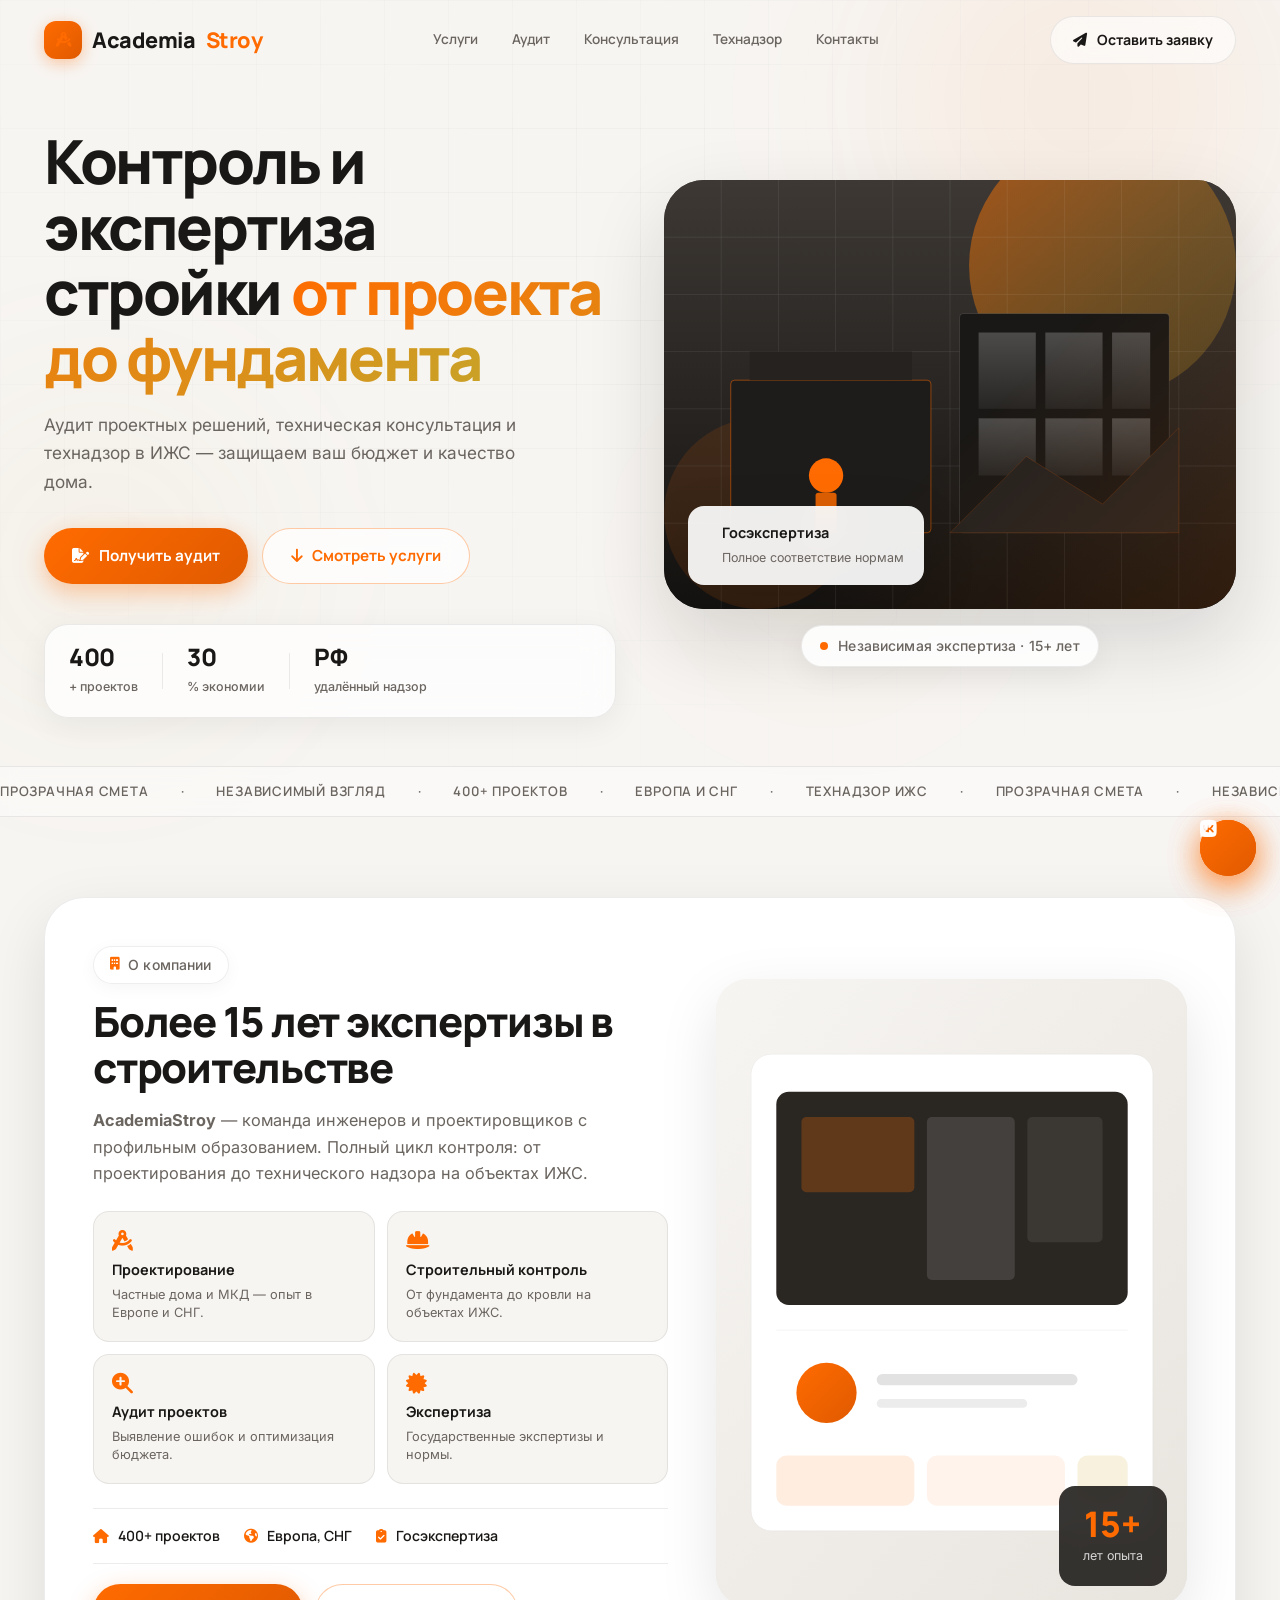
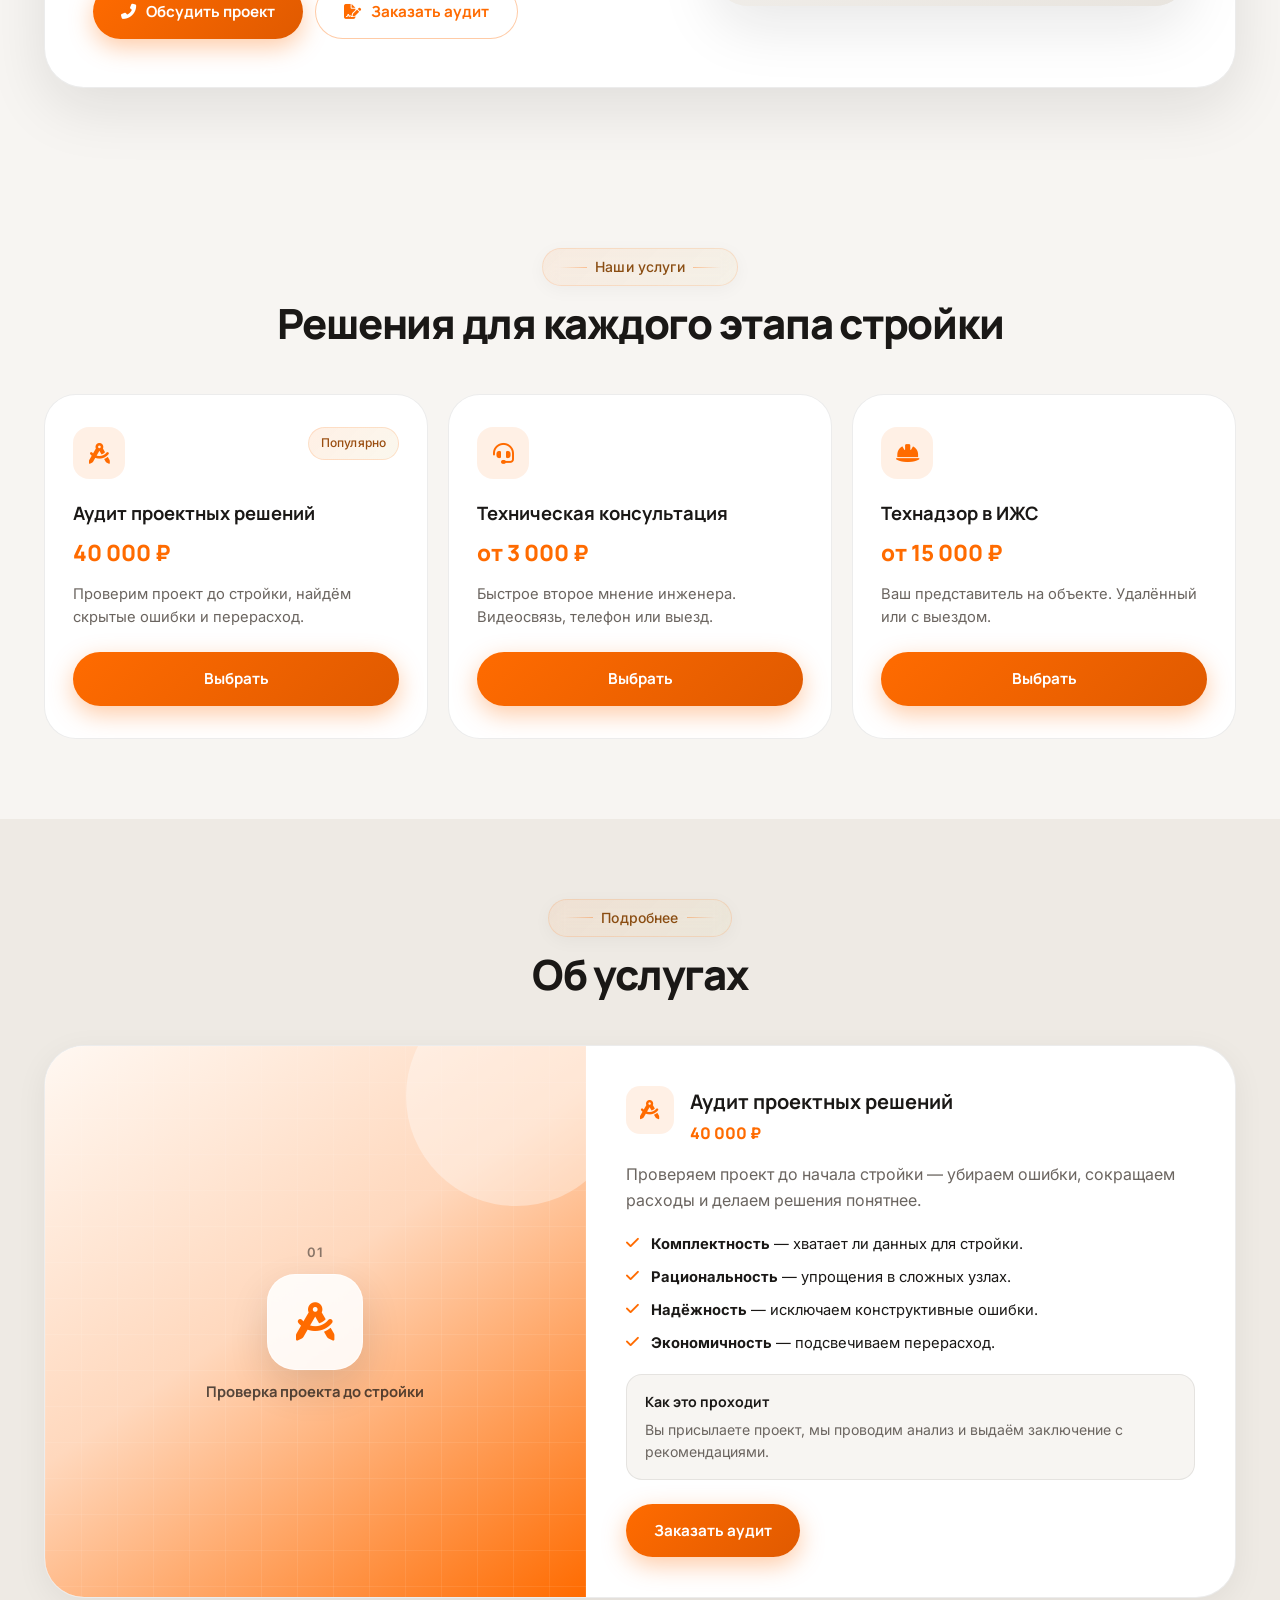
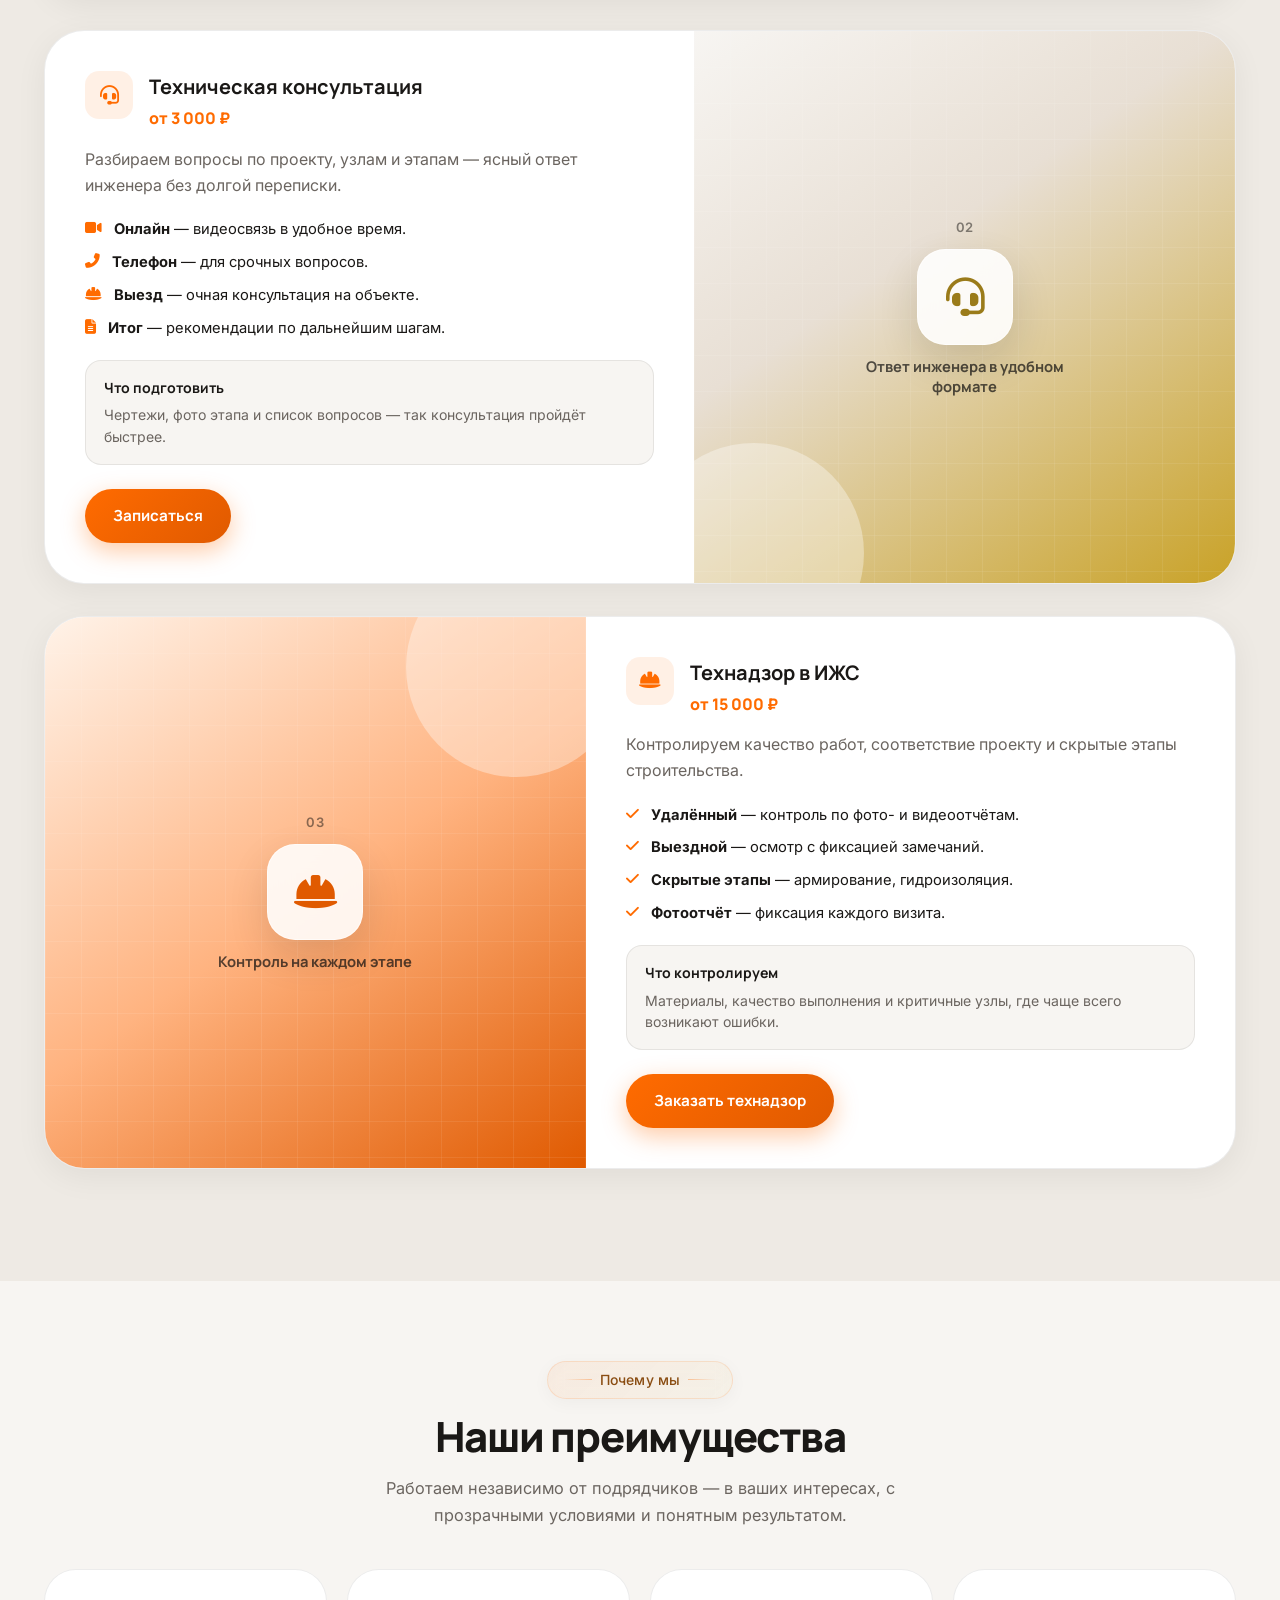
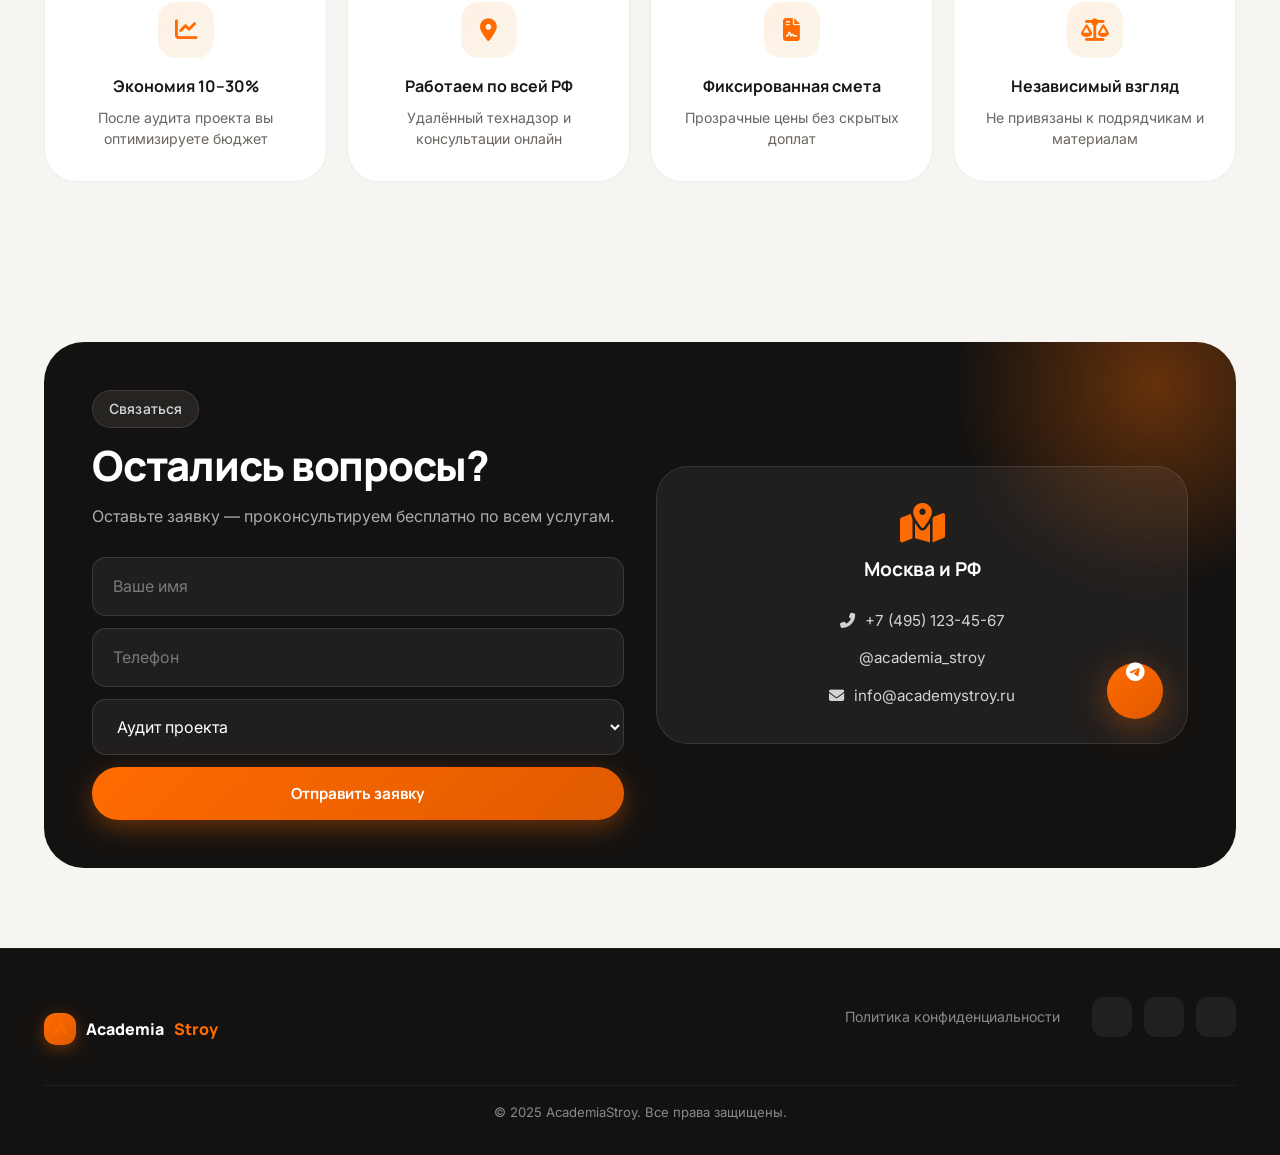
==== Premium/index.html @ 3d3b9d6c "Update site to latest version with mobile fixes and Premium edition." ====
<!DOCTYPE html>
<html lang="ru">
<head>
  <meta charset="UTF-8" />
  <meta name="viewport" content="width=device-width, initial-scale=1.0, viewport-fit=cover" />
  <title>AcademiaStroy — Экспертиза и контроль строительства</title>
  <meta name="description" content="Премиальный аудит проектов, техническая консультация и технадзор в ИЖС. Независимая экспертиза вашего дома." />
  <link rel="preconnect" href="https://fonts.googleapis.com">
  <link rel="preconnect" href="https://fonts.gstatic.com" crossorigin>
  <link href="https://fonts.googleapis.com/css2?family=Inter:wght@300;400;500;600&family=Manrope:wght@500;600;700;800&display=swap" rel="stylesheet">
  <link rel="stylesheet" href="https://cdnjs.cloudflare.com/ajax/libs/font-awesome/6.5.1/css/all.min.css">
  <link rel="stylesheet" href="style.css">
</head>
<body>

<div class="ambient" aria-hidden="true">
  <div class="orb orb-1"></div>
  <div class="orb orb-2"></div>
  <div class="orb orb-3"></div>
  <div class="grid-overlay"></div>
</div>

<header class="site-header" id="siteHeader">
  <div class="container header-inner">
    <a href="#" class="logo">
      <span class="logo-mark"><i class="fas fa-compass-drafting"></i></span>
      Academia<span>Stroy</span>
    </a>
    <nav class="nav" aria-label="Основная навигация">
      <a href="#services" class="nav-link">Услуги</a>
      <a href="#audit" class="nav-link">Аудит</a>
      <a href="#consult" class="nav-link">Консультация</a>
      <a href="#nadzor" class="nav-link">Технадзор</a>
      <a href="#contacts" class="nav-link">Контакты</a>
    </nav>
    <div class="header-actions">
      <button class="btn btn-glass callback-open" data-service="Консультация">
        <i class="fas fa-paper-plane"></i> Оставить заявку
      </button>
    </div>
  </div>
</header>

<main>
  <section class="hero">
    <div class="container hero-layout">
      <div class="hero-copy reveal">
        <h1 class="hero-title">
          Контроль и экспертиза стройки
          <em>от проекта до фундамента</em>
        </h1>
        <p class="hero-lead">Аудит проектных решений, техническая консультация и технадзор в ИЖС — защищаем ваш бюджет и качество дома.</p>
        <div class="hero-actions">
          <button class="btn btn-primary callback-open" data-service="Аудит проекта">
            <i class="fas fa-file-signature"></i> Получить аудит
          </button>
          <a href="#services" class="btn btn-outline">
            <i class="fas fa-arrow-down"></i> Смотреть услуги
          </a>
        </div>
        <div class="hero-metrics">
          <div class="metric">
            <strong data-count="400">0</strong><span>+ проектов</span>
          </div>
          <div class="metric-divider"></div>
          <div class="metric">
            <strong data-count="30">0</strong><span>% экономии</span>
          </div>
          <div class="metric-divider"></div>
          <div class="metric">
            <strong>РФ</strong><span>удалённый надзор</span>
          </div>
        </div>
      </div>
      <div class="hero-visual reveal reveal-delay">
        <div class="hero-frame">
          <img src="./images/hero.svg" alt="" aria-hidden="true">
          <div class="hero-frame-glow"></div>
          <div class="hero-float-card">
            <i class="fas fa-shield-check"></i>
            <div>
              <strong>Госэкспертиза</strong>
              <span>Полное соответствие нормам</span>
            </div>
          </div>
        </div>
        <div class="eyebrow hero-eyebrow-below"><span class="pulse-dot"></span> Независимая экспертиза · 15+ лет</div>
      </div>
    </div>
    <div class="marquee" aria-hidden="true">
      <div class="marquee-track">
        <span>Прозрачная смета</span><span>·</span>
        <span>Независимый взгляд</span><span>·</span>
        <span>400+ проектов</span><span>·</span>
        <span>Европа и СНГ</span><span>·</span>
        <span>Технадзор ИЖС</span><span>·</span>
        <span>Прозрачная смета</span><span>·</span>
        <span>Независимый взгляд</span><span>·</span>
        <span>400+ проектов</span><span>·</span>
        <span>Европа и СНГ</span><span>·</span>
        <span>Технадзор ИЖС</span><span>·</span>
      </div>
    </div>
  </section>

  <section class="section" id="about">
    <div class="container">
      <div class="about-panel reveal">
        <div class="about-main">
          <span class="section-eyebrow"><i class="fas fa-building"></i> О компании</span>
          <h2 class="section-heading">Более 15 лет экспертизы в строительстве</h2>
          <p class="section-text"><strong>AcademiaStroy</strong> — команда инженеров и проектировщиков с профильным образованием. Полный цикл контроля: от проектирования до технического надзора на объектах ИЖС.</p>
          <div class="about-features">
            <article class="about-tile">
              <i class="fas fa-drafting-compass"></i>
              <h4>Проектирование</h4>
              <p>Частные дома и МКД — опыт в Европе и СНГ.</p>
            </article>
            <article class="about-tile">
              <i class="fas fa-hard-hat"></i>
              <h4>Строительный контроль</h4>
              <p>От фундамента до кровли на объектах ИЖС.</p>
            </article>
            <article class="about-tile">
              <i class="fas fa-search-plus"></i>
              <h4>Аудит проектов</h4>
              <p>Выявление ошибок и оптимизация бюджета.</p>
            </article>
            <article class="about-tile">
              <i class="fas fa-certificate"></i>
              <h4>Экспертиза</h4>
              <p>Государственные экспертизы и нормы.</p>
            </article>
          </div>
          <div class="about-stats-bar">
            <span><i class="fas fa-home"></i> 400+ проектов</span>
            <span><i class="fas fa-globe-americas"></i> Европа, СНГ</span>
            <span><i class="fas fa-clipboard-check"></i> Госэкспертиза</span>
          </div>
          <div class="about-cta">
            <button class="btn btn-primary callback-open" data-service="Консультация"><i class="fas fa-phone-alt"></i> Обсудить проект</button>
            <button class="btn btn-outline callback-open" data-service="Аудит проекта"><i class="fas fa-file-signature"></i> Заказать аудит</button>
          </div>
        </div>
        <div class="about-visual">
          <img src="./images/about.svg" alt="Инженер на стройке" loading="lazy">
          <div class="about-visual-badge">
            <span class="big">15+</span>
            <span>лет опыта</span>
          </div>
        </div>
      </div>
    </div>
  </section>

  <section class="section" id="services">
    <div class="container">
      <div class="section-intro reveal">
        <span class="section-eyebrow">Наши услуги</span>
        <h2 class="section-heading">Решения для каждого этапа стройки</h2>
      </div>
      <div class="services-grid">
        <article class="service-card reveal">
          <div class="service-card-top">
            <div class="service-icon"><i class="fas fa-drafting-compass"></i></div>
            <span class="service-tag">Популярно</span>
          </div>
          <h3>Аудит проектных решений</h3>
          <div class="service-price">40 000 ₽</div>
          <p>Проверим проект до стройки, найдём скрытые ошибки и перерасход.</p>
          <button class="btn btn-primary callback-open" data-service="Аудит проекта">Выбрать</button>
        </article>
        <article class="service-card reveal reveal-delay">
          <div class="service-card-top">
            <div class="service-icon"><i class="fas fa-headset"></i></div>
          </div>
          <h3>Техническая консультация</h3>
          <div class="service-price">от 3 000 ₽</div>
          <p>Быстрое второе мнение инженера. Видеосвязь, телефон или выезд.</p>
          <button class="btn btn-primary callback-open" data-service="Консультация">Выбрать</button>
        </article>
        <article class="service-card reveal reveal-delay-2">
          <div class="service-card-top">
            <div class="service-icon"><i class="fas fa-hard-hat"></i></div>
          </div>
          <h3>Технадзор в ИЖС</h3>
          <div class="service-price">от 15 000 ₽</div>
          <p>Ваш представитель на объекте. Удалённый или с выездом.</p>
          <button class="btn btn-primary callback-open" data-service="Технадзор">Выбрать</button>
        </article>
      </div>
    </div>
  </section>

  <section class="section section-alt" id="services-detail">
    <div class="container">
      <div class="section-intro reveal">
        <span class="section-eyebrow">Подробнее</span>
        <h2 class="section-heading">Об услугах</h2>
      </div>

      <article class="detail-card reveal" id="audit">
        <div class="detail-visual detail-visual--audit">
          <div class="detail-visual-deco"></div>
          <div class="detail-visual-content">
            <span class="detail-visual-num">01</span>
            <div class="detail-visual-icon-lg"><i class="fas fa-drafting-compass"></i></div>
            <p class="detail-visual-caption">Проверка проекта до стройки</p>
          </div>
        </div>
        <div class="detail-body">
          <div class="detail-head">
            <div class="detail-icon"><i class="fas fa-drafting-compass"></i></div>
            <div>
              <h3>Аудит проектных решений</h3>
              <span class="detail-price">40 000 ₽</span>
            </div>
          </div>
          <p class="detail-lead">Проверяем проект до начала стройки — убираем ошибки, сокращаем расходы и делаем решения понятнее.</p>
          <ul class="detail-list">
            <li><i class="fas fa-check"></i><span><strong>Комплектность</strong> — хватает ли данных для стройки.</span></li>
            <li><i class="fas fa-check"></i><span><strong>Рациональность</strong> — упрощения в сложных узлах.</span></li>
            <li><i class="fas fa-check"></i><span><strong>Надёжность</strong> — исключаем конструктивные ошибки.</span></li>
            <li><i class="fas fa-check"></i><span><strong>Экономичность</strong> — подсвечиваем перерасход.</span></li>
          </ul>
          <div class="detail-note">
            <strong>Как это проходит</strong>
            <p>Вы присылаете проект, мы проводим анализ и выдаём заключение с рекомендациями.</p>
          </div>
          <button class="btn btn-primary callback-open" data-service="Аудит проекта">Заказать аудит</button>
        </div>
      </article>

      <article class="detail-card detail-card-reverse reveal" id="consult">
        <div class="detail-visual detail-visual--consult">
          <div class="detail-visual-deco"></div>
          <div class="detail-visual-content">
            <span class="detail-visual-num">02</span>
            <div class="detail-visual-icon-lg"><i class="fas fa-headset"></i></div>
            <p class="detail-visual-caption">Ответ инженера в удобном формате</p>
          </div>
        </div>
        <div class="detail-body">
          <div class="detail-head">
            <div class="detail-icon"><i class="fas fa-headset"></i></div>
            <div>
              <h3>Техническая консультация</h3>
              <span class="detail-price">от 3 000 ₽</span>
            </div>
          </div>
          <p class="detail-lead">Разбираем вопросы по проекту, узлам и этапам — ясный ответ инженера без долгой переписки.</p>
          <ul class="detail-list">
            <li><i class="fas fa-video"></i><span><strong>Онлайн</strong> — видеосвязь в удобное время.</span></li>
            <li><i class="fas fa-phone-alt"></i><span><strong>Телефон</strong> — для срочных вопросов.</span></li>
            <li><i class="fas fa-hard-hat"></i><span><strong>Выезд</strong> — очная консультация на объекте.</span></li>
            <li><i class="fas fa-file-alt"></i><span><strong>Итог</strong> — рекомендации по дальнейшим шагам.</span></li>
          </ul>
          <div class="detail-note">
            <strong>Что подготовить</strong>
            <p>Чертежи, фото этапа и список вопросов — так консультация пройдёт быстрее.</p>
          </div>
          <button class="btn btn-primary callback-open" data-service="Консультация">Записаться</button>
        </div>
      </article>

      <article class="detail-card reveal" id="nadzor">
        <div class="detail-visual detail-visual--nadzor">
          <div class="detail-visual-deco"></div>
          <div class="detail-visual-content">
            <span class="detail-visual-num">03</span>
            <div class="detail-visual-icon-lg"><i class="fas fa-hard-hat"></i></div>
            <p class="detail-visual-caption">Контроль на каждом этапе</p>
          </div>
        </div>
        <div class="detail-body">
          <div class="detail-head">
            <div class="detail-icon"><i class="fas fa-hard-hat"></i></div>
            <div>
              <h3>Технадзор в ИЖС</h3>
              <span class="detail-price">от 15 000 ₽</span>
            </div>
          </div>
          <p class="detail-lead">Контролируем качество работ, соответствие проекту и скрытые этапы строительства.</p>
          <ul class="detail-list">
            <li><i class="fas fa-check"></i><span><strong>Удалённый</strong> — контроль по фото- и видеоотчётам.</span></li>
            <li><i class="fas fa-check"></i><span><strong>Выездной</strong> — осмотр с фиксацией замечаний.</span></li>
            <li><i class="fas fa-check"></i><span><strong>Скрытые этапы</strong> — армирование, гидроизоляция.</span></li>
            <li><i class="fas fa-check"></i><span><strong>Фотоотчёт</strong> — фиксация каждого визита.</span></li>
          </ul>
          <div class="detail-note">
            <strong>Что контролируем</strong>
            <p>Материалы, качество выполнения и критичные узлы, где чаще всего возникают ошибки.</p>
          </div>
          <button class="btn btn-primary callback-open" data-service="Технадзор">Заказать технадзор</button>
        </div>
      </article>
    </div>
  </section>

  <section class="section" id="benefits">
    <div class="container">
      <div class="section-intro reveal">
        <span class="section-eyebrow">Почему мы</span>
        <h2 class="section-heading">Наши преимущества</h2>
        <p class="section-text">Работаем независимо от подрядчиков — в ваших интересах, с прозрачными условиями и понятным результатом.</p>
      </div>
      <div class="benefits-grid">
        <article class="benefit-card reveal">
          <div class="benefit-icon"><i class="fas fa-chart-line"></i></div>
          <h3>Экономия 10–30%</h3>
          <p>После аудита проекта вы оптимизируете бюджет</p>
        </article>
        <article class="benefit-card reveal reveal-delay">
          <div class="benefit-icon"><i class="fas fa-map-marker-alt"></i></div>
          <h3>Работаем по всей РФ</h3>
          <p>Удалённый технадзор и консультации онлайн</p>
        </article>
        <article class="benefit-card reveal reveal-delay">
          <div class="benefit-icon"><i class="fas fa-file-contract"></i></div>
          <h3>Фиксированная смета</h3>
          <p>Прозрачные цены без скрытых доплат</p>
        </article>
        <article class="benefit-card reveal reveal-delay-2">
          <div class="benefit-icon"><i class="fas fa-scale-balanced"></i></div>
          <h3>Независимый взгляд</h3>
          <p>Не привязаны к подрядчикам и материалам</p>
        </article>
      </div>
    </div>
  </section>

  <section class="section" id="contacts">
    <div class="container">
      <div class="contact-panel reveal">
        <div class="contact-form-side">
          <span class="section-eyebrow">Связаться</span>
          <h2 class="section-heading">Остались вопросы?</h2>
          <p>Оставьте заявку — проконсультируем бесплатно по всем услугам.</p>
          <form id="main-form" class="contact-form">
            <input type="text" placeholder="Ваше имя" id="form-name" class="field" required>
            <input type="tel" placeholder="Телефон" id="form-phone" class="field" required>
            <select id="form-service" class="field">
              <option>Аудит проекта</option>
              <option>Консультация</option>
              <option>Технадзор</option>
            </select>
            <button type="submit" class="btn btn-primary btn-full">Отправить заявку</button>
          </form>
        </div>
        <div class="contact-info-side">
          <div class="contact-info-card">
            <i class="fas fa-map-marked-alt"></i>
            <h4>Москва и РФ</h4>
            <div class="contact-links">
              <a href="tel:+74951234567"><i class="fas fa-phone-alt"></i> +7 (495) 123-45-67</a>
              <a href="#"><i class="fab fa-telegram"></i> @academia_stroy</a>
              <a href="mailto:info@academystroy.ru"><i class="fas fa-envelope"></i> info@academystroy.ru</a>
            </div>
          </div>
        </div>
      </div>
    </div>
  </section>
</main>

<footer class="site-footer">
  <div class="container footer-inner">
    <div class="footer-brand">
      <span class="logo-mark sm"><i class="fas fa-compass-drafting"></i></span>
      Academia<span>Stroy</span>
    </div>
    <a href="#" class="footer-link">Политика конфиденциальности</a>
    <div class="footer-socials">
      <a href="#" aria-label="Telegram"><i class="fab fa-telegram"></i></a>
      <a href="#" aria-label="WhatsApp"><i class="fab fa-whatsapp"></i></a>
      <a href="#" aria-label="VK"><i class="fab fa-vk"></i></a>
    </div>
    <p class="footer-copy">© 2025 AcademiaStroy. Все права защищены.</p>
  </div>
</footer>

<button class="fab callback-open mobile-only" data-service="Консультация" aria-label="Оставить заявку">
  <i class="fas fa-paper-plane"></i>
</button>

<div id="callbackModal" class="modal" role="dialog" aria-modal="true" aria-labelledby="modalTitle">
  <div class="modal-backdrop"></div>
  <div class="modal-sheet">
    <button class="modal-close" aria-label="Закрыть">&times;</button>
    <span class="section-eyebrow">Заявка</span>
    <h3 id="modalTitle">Оставить заявку</h3>
    <p class="modal-sub">Перезвоним в течение рабочего дня</p>
    <form class="contact-form" id="modal-form">
      <input type="text" placeholder="Ваше имя" id="modal-name" class="field" required>
      <input type="tel" placeholder="Телефон" id="modal-phone" class="field" required>
      <select id="modal-service" class="field">
        <option>Аудит проекта</option>
        <option>Консультация</option>
        <option>Технадзор</option>
      </select>
      <button type="submit" class="btn btn-primary btn-full">Отправить</button>
    </form>
  </div>
</div>

<script src="script.js"></script>
</body>
</html>
---- Premium/style.css ----
:root {
  --bg: #f7f5f2;
  --bg-alt: #eeeae4;
  --surface: rgba(255, 255, 255, 0.72);
  --surface-solid: #ffffff;
  --dark: #141210;
  --dark-soft: #2a2622;
  --text: #1a1816;
  --text-muted: #6b6560;
  --accent: #ff6b00;
  --accent-dark: #e05a00;
  --accent-glow: rgba(255, 107, 0, 0.35);
  --accent-soft: rgba(255, 107, 0, 0.1);
  --gold: #c9a227;
  --border: rgba(20, 18, 16, 0.08);
  --shadow-sm: 0 8px 32px rgba(20, 18, 16, 0.06);
  --shadow-md: 0 20px 60px rgba(20, 18, 16, 0.1);
  --shadow-lg: 0 32px 80px rgba(20, 18, 16, 0.14);
  --radius-sm: 16px;
  --radius-md: 24px;
  --radius-lg: 32px;
  --radius-xl: 40px;
  --header-h: 80px;
  --font: 'Manrope', sans-serif;
  --font-body: 'Inter', sans-serif;
  --font-label: 'Inter', sans-serif;
  --ease: cubic-bezier(0.22, 1, 0.36, 1);
}

*, *::before, *::after { box-sizing: border-box; }

html {
  scroll-behavior: smooth;
  scroll-padding-top: calc(var(--header-h) + 20px);
}

body {
  margin: 0;
  font-family: var(--font-body);
  background: var(--bg);
  color: var(--text);
  line-height: 1.55;
  overflow-x: hidden;
  -webkit-font-smoothing: antialiased;
}

img { max-width: 100%; display: block; }
a { color: inherit; text-decoration: none; }
button, input, select { font: inherit; }

.container {
  width: 100%;
  max-width: 1240px;
  margin: 0 auto;
  padding: 0 24px;
}

/* ── Ambient background ── */
.ambient {
  position: fixed;
  inset: 0;
  z-index: -1;
  overflow: hidden;
  pointer-events: none;
}

.orb {
  position: absolute;
  border-radius: 50%;
  filter: blur(80px);
  opacity: 0.5;
  animation: floatOrb 20s var(--ease) infinite;
}

.orb-1 {
  width: 600px; height: 600px;
  background: radial-gradient(circle, rgba(255, 107, 0, 0.18), transparent 70%);
  top: -200px; right: -100px;
}

.orb-2 {
  width: 500px; height: 500px;
  background: radial-gradient(circle, rgba(201, 162, 39, 0.12), transparent 70%);
  bottom: 10%; left: -150px;
  animation-delay: -7s;
}

.orb-3 {
  width: 400px; height: 400px;
  background: radial-gradient(circle, rgba(255, 107, 0, 0.08), transparent 70%);
  top: 40%; right: 20%;
  animation-delay: -14s;
}

.grid-overlay {
  position: absolute;
  inset: 0;
  background-image:
    linear-gradient(rgba(20, 18, 16, 0.03) 1px, transparent 1px),
    linear-gradient(90deg, rgba(20, 18, 16, 0.03) 1px, transparent 1px);
  background-size: 64px 64px;
  mask-image: radial-gradient(ellipse 80% 60% at 50% 30%, black, transparent);
}

@keyframes floatOrb {
  0%, 100% { transform: translate(0, 0) scale(1); }
  33% { transform: translate(30px, -20px) scale(1.05); }
  66% { transform: translate(-20px, 30px) scale(0.95); }
}

/* ── Typography ── */
.section-eyebrow {
  display: inline-flex;
  align-items: center;
  gap: 8px;
  font-family: var(--font-label);
  font-size: 0.875rem;
  font-weight: 500;
  letter-spacing: 0.01em;
  text-transform: none;
  color: var(--text-muted);
  margin-bottom: 14px;
  padding: 7px 16px;
  border-radius: 999px;
  background: rgba(255, 255, 255, 0.72);
  border: 1px solid rgba(20, 18, 16, 0.07);
  box-shadow: 0 4px 18px rgba(20, 18, 16, 0.04);
  backdrop-filter: blur(8px);
  -webkit-backdrop-filter: blur(8px);
}

.section-eyebrow i {
  font-size: 0.8rem;
  color: var(--accent);
}

.section-intro .section-eyebrow {
  color: #8a4d12;
  background: linear-gradient(135deg, rgba(255, 107, 0, 0.07), rgba(201, 162, 39, 0.05));
  border-color: rgba(255, 107, 0, 0.14);
}

.section-intro .section-eyebrow::before,
.section-intro .section-eyebrow::after {
  content: '';
  width: 28px;
  height: 1px;
  background: linear-gradient(90deg, transparent, rgba(255, 107, 0, 0.35));
  flex-shrink: 0;
}

.section-intro .section-eyebrow::after {
  background: linear-gradient(90deg, rgba(255, 107, 0, 0.35), transparent);
}

.section-heading {
  font-family: var(--font);
  font-size: clamp(1.75rem, 4vw, 2.6rem);
  font-weight: 800;
  line-height: 1.12;
  letter-spacing: -0.03em;
  margin: 0 0 16px;
}

.section-text {
  color: var(--text-muted);
  font-size: 1.02rem;
  line-height: 1.65;
  margin: 0 0 24px;
  max-width: 560px;
}

.section-intro {
  text-align: center;
  margin-bottom: 48px;
}

.section-intro .section-text { margin-left: auto; margin-right: auto; }

/* ── Buttons ── */
.btn {
  display: inline-flex;
  align-items: center;
  justify-content: center;
  gap: 10px;
  padding: 15px 28px;
  border-radius: 999px;
  font-family: var(--font);
  font-weight: 700;
  font-size: 0.95rem;
  border: none;
  cursor: pointer;
  transition: transform 0.25s var(--ease), box-shadow 0.25s var(--ease), background 0.25s;
  min-height: 52px;
}

.btn:active { transform: scale(0.97); }

.btn-primary {
  background: linear-gradient(135deg, var(--accent), var(--accent-dark));
  color: #fff;
  box-shadow: 0 8px 24px var(--accent-glow);
}

.btn-primary:hover {
  box-shadow: 0 12px 32px var(--accent-glow);
  transform: translateY(-2px);
}

.btn-outline {
  background: var(--surface);
  backdrop-filter: blur(12px);
  border: 1.5px solid rgba(255, 107, 0, 0.35);
  color: var(--accent);
}

.btn-outline:hover {
  background: var(--accent-soft);
  transform: translateY(-2px);
}

.btn-glass {
  background: rgba(255, 255, 255, 0.6);
  backdrop-filter: blur(16px);
  border: 1px solid var(--border);
  color: var(--text);
  font-size: 0.88rem;
  padding: 12px 22px;
  min-height: 44px;
}

.btn-glass:hover { background: #fff; box-shadow: var(--shadow-sm); }

.btn-full { width: 100%; }
.btn:disabled { opacity: 0.6; cursor: not-allowed; transform: none !important; }

/* ── Header ── */
.site-header {
  position: fixed;
  top: 0; left: 0; right: 0;
  z-index: 1000;
  padding: 16px 0;
  transition: padding 0.35s var(--ease), background 0.35s, box-shadow 0.35s;
}

.site-header.scrolled {
  padding: 10px 0;
  background: rgba(247, 245, 242, 0.85);
  backdrop-filter: blur(20px);
  -webkit-backdrop-filter: blur(20px);
  box-shadow: 0 1px 0 var(--border);
}

.header-inner {
  display: flex;
  align-items: center;
  justify-content: space-between;
  gap: 20px;
}

.logo {
  display: flex;
  align-items: center;
  gap: 10px;
  font-family: var(--font);
  font-weight: 800;
  font-size: 1.35rem;
  letter-spacing: -0.02em;
}

.logo span { color: var(--accent); }

.logo-mark {
  width: 38px; height: 38px;
  border-radius: 12px;
  background: linear-gradient(135deg, var(--accent), var(--accent-dark));
  color: #fff;
  display: flex;
  align-items: center;
  justify-content: center;
  font-size: 0.95rem;
  box-shadow: 0 4px 16px var(--accent-glow);
}

.logo-mark.sm { width: 32px; height: 32px; font-size: 0.8rem; }

.nav {
  display: flex;
  gap: 6px;
  align-items: center;
}

.nav-link {
  font-family: var(--font);
  font-size: 0.85rem;
  font-weight: 600;
  color: var(--text-muted);
  padding: 8px 14px;
  border-radius: 999px;
  transition: color 0.2s, background 0.2s;
}

.nav-link:hover { color: var(--text); background: rgba(255, 255, 255, 0.7); }
.nav-link.active { color: var(--accent); background: var(--accent-soft); }

/* ── Hero ── */
.hero {
  position: relative;
  padding: calc(var(--header-h) + 48px) 0 0;
  overflow: hidden;
}

.hero-layout {
  display: grid;
  grid-template-columns: 1fr 1fr;
  gap: 48px;
  align-items: center;
  padding-bottom: 48px;
}

.eyebrow {
  display: inline-flex;
  align-items: center;
  gap: 10px;
  font-family: var(--font-label);
  font-size: 0.875rem;
  font-weight: 500;
  letter-spacing: 0.01em;
  color: var(--text-muted);
  background: rgba(255, 255, 255, 0.88);
  backdrop-filter: blur(12px);
  border: 1px solid var(--border);
  padding: 9px 18px;
  border-radius: 999px;
  margin-bottom: 0;
  box-shadow: var(--shadow-sm);
}

.pulse-dot {
  width: 8px; height: 8px;
  border-radius: 50%;
  background: var(--accent);
  box-shadow: 0 0 0 0 var(--accent-glow);
  animation: pulse 2s infinite;
}

@keyframes pulse {
  0% { box-shadow: 0 0 0 0 var(--accent-glow); }
  70% { box-shadow: 0 0 0 10px transparent; }
  100% { box-shadow: 0 0 0 0 transparent; }
}

.hero-title {
  font-family: var(--font);
  font-size: clamp(2.2rem, 5.5vw, 3.8rem);
  font-weight: 800;
  line-height: 1.08;
  letter-spacing: -0.04em;
  margin: 0 0 20px;
}

.hero-title em {
  font-style: normal;
  background: linear-gradient(135deg, var(--accent), var(--gold));
  -webkit-background-clip: text;
  -webkit-text-fill-color: transparent;
  background-clip: text;
}

.hero-lead {
  font-size: 1.08rem;
  color: var(--text-muted);
  line-height: 1.65;
  margin: 0 0 32px;
  max-width: 520px;
}

.hero-actions {
  display: flex;
  gap: 14px;
  flex-wrap: wrap;
  margin-bottom: 40px;
}

.hero-metrics {
  display: flex;
  align-items: center;
  gap: 24px;
  padding: 20px 24px;
  background: var(--surface);
  backdrop-filter: blur(16px);
  border: 1px solid var(--border);
  border-radius: var(--radius-md);
  box-shadow: var(--shadow-sm);
}

.metric strong {
  display: block;
  font-family: var(--font);
  font-size: 1.5rem;
  font-weight: 800;
  letter-spacing: -0.02em;
  line-height: 1;
  margin-bottom: 4px;
}

.metric span {
  font-size: 0.78rem;
  color: var(--text-muted);
  font-weight: 500;
}

.metric-divider {
  width: 1px;
  height: 36px;
  background: var(--border);
}

.hero-visual {
  position: relative;
  display: flex;
  flex-direction: column;
  gap: 16px;
  align-items: stretch;
}

.hero-eyebrow-below {
  margin: 0 auto;
  width: fit-content;
  max-width: 100%;
  justify-content: center;
  text-align: center;
  box-shadow: var(--shadow-sm);
}

.hero-frame {
  position: relative;
  border-radius: var(--radius-xl);
  overflow: hidden;
  box-shadow: var(--shadow-lg);
  aspect-ratio: 4 / 3;
  min-height: 300px;
  background: #2a2622 url('images/hero.svg') center / cover no-repeat;
}

.hero-frame img,
.hero-frame .hero-art {
  position: absolute;
  inset: 0;
  width: 100%;
  height: 100%;
  object-fit: cover;
  display: block;
  z-index: 0;
}

.hero-frame img {
  animation: heroZoom 20s var(--ease) infinite alternate;
}

@keyframes heroZoom {
  from { transform: scale(1); }
  to { transform: scale(1.06); }
}

.hero-frame-glow {
  position: absolute;
  inset: 0;
  z-index: 1;
  background: linear-gradient(135deg, transparent 55%, rgba(255, 107, 0, 0.12));
  pointer-events: none;
}

.hero-float-card {
  position: absolute;
  bottom: 24px; left: 24px;
  z-index: 2;
  display: flex;
  align-items: center;
  gap: 14px;
  padding: 16px 20px;
  background: rgba(255, 255, 255, 0.92);
  backdrop-filter: blur(20px);
  border-radius: var(--radius-sm);
  box-shadow: var(--shadow-md);
  animation: floatCard 4s var(--ease) infinite;
}

.hero-float-card i {
  font-size: 1.4rem;
  color: var(--accent);
}

.hero-float-card strong {
  display: block;
  font-family: var(--font);
  font-size: 0.9rem;
}

.hero-float-card span {
  font-size: 0.78rem;
  color: var(--text-muted);
}

@keyframes floatCard {
  0%, 100% { transform: translateY(0); }
  50% { transform: translateY(-8px); }
}

/* Marquee */
.marquee {
  border-top: 1px solid var(--border);
  border-bottom: 1px solid var(--border);
  background: rgba(255, 255, 255, 0.4);
  backdrop-filter: blur(8px);
  padding: 14px 0;
  overflow: hidden;
}

.marquee-track {
  display: flex;
  gap: 32px;
  white-space: nowrap;
  animation: marquee 30s linear infinite;
  font-family: var(--font);
  font-size: 0.82rem;
  font-weight: 600;
  letter-spacing: 0.06em;
  text-transform: uppercase;
  color: var(--text-muted);
}

@keyframes marquee {
  from { transform: translateX(0); }
  to { transform: translateX(-50%); }
}

/* ── Sections ── */
.section { padding: 80px 0; }
.section-alt { background: var(--bg-alt); }

/* ── About ── */
.about-panel {
  display: grid;
  grid-template-columns: 1.1fr 0.9fr;
  gap: 48px;
  align-items: center;
  background: var(--surface-solid);
  border: 1px solid var(--border);
  border-radius: var(--radius-xl);
  padding: 48px;
  box-shadow: var(--shadow-md);
  position: relative;
  overflow: hidden;
}

.about-panel::before {
  content: '';
  position: absolute;
  top: -50%; right: -20%;
  width: 400px; height: 400px;
  background: radial-gradient(circle, var(--accent-soft), transparent 70%);
  pointer-events: none;
}

.about-features {
  display: grid;
  grid-template-columns: 1fr 1fr;
  gap: 12px;
  margin-bottom: 24px;
}

.about-tile {
  padding: 18px;
  background: var(--bg);
  border: 1px solid var(--border);
  border-radius: var(--radius-sm);
  transition: transform 0.3s var(--ease), box-shadow 0.3s, border-color 0.3s;
}

.about-tile:hover {
  transform: translateY(-4px);
  box-shadow: var(--shadow-sm);
  border-color: rgba(255, 107, 0, 0.25);
}

.about-tile i {
  font-size: 1.3rem;
  color: var(--accent);
  margin-bottom: 8px;
}

.about-tile h4 {
  font-family: var(--font);
  font-size: 0.9rem;
  margin: 0 0 4px;
}

.about-tile p {
  margin: 0;
  font-size: 0.8rem;
  color: var(--text-muted);
  line-height: 1.45;
}

.about-stats-bar {
  display: flex;
  flex-wrap: wrap;
  gap: 16px 24px;
  padding: 16px 0;
  margin-bottom: 20px;
  border-top: 1px solid var(--border);
  border-bottom: 1px solid var(--border);
  font-family: var(--font);
  font-size: 0.88rem;
  font-weight: 600;
}

.about-stats-bar i { color: var(--accent); margin-right: 6px; }

.about-cta { display: flex; gap: 12px; flex-wrap: wrap; }

.about-visual {
  position: relative;
  border-radius: var(--radius-lg);
  overflow: hidden;
  aspect-ratio: 3 / 4;
  min-height: 320px;
  box-shadow: var(--shadow-md);
  background: #f7f5f2 url('images/about.svg') center / cover no-repeat;
}

.about-visual img {
  position: absolute;
  inset: 0;
  width: 100%;
  height: 100%;
  object-fit: cover;
  display: block;
}

.about-visual-badge {
  position: absolute;
  bottom: 20px; right: 20px;
  background: rgba(20, 18, 16, 0.85);
  backdrop-filter: blur(12px);
  color: #fff;
  padding: 20px 24px;
  border-radius: var(--radius-sm);
  text-align: center;
}

.about-visual-badge .big {
  display: block;
  font-family: var(--font);
  font-size: 2.2rem;
  font-weight: 800;
  line-height: 1;
  color: var(--accent);
}

.about-visual-badge span:last-child {
  font-size: 0.78rem;
  opacity: 0.8;
}

/* ── Services ── */
.services-grid {
  display: grid;
  grid-template-columns: repeat(3, 1fr);
  gap: 20px;
}

.service-card {
  position: relative;
  background: var(--surface-solid);
  border: 1px solid var(--border);
  border-radius: var(--radius-lg);
  padding: 32px 28px;
  display: flex;
  flex-direction: column;
  transition: transform 0.35s var(--ease), box-shadow 0.35s;
  overflow: hidden;
}

.service-card::before {
  content: '';
  position: absolute;
  inset: 0;
  background: linear-gradient(180deg, var(--accent-soft), transparent 50%);
  opacity: 0;
  transition: opacity 0.35s;
}

.service-card:hover {
  transform: translateY(-8px);
  box-shadow: var(--shadow-lg);
}

.service-card:hover::before { opacity: 1; }

.service-card-top {
  display: flex;
  justify-content: space-between;
  align-items: flex-start;
  margin-bottom: 20px;
  position: relative;
}

.service-icon {
  width: 52px; height: 52px;
  border-radius: 16px;
  background: var(--accent-soft);
  color: var(--accent);
  display: flex;
  align-items: center;
  justify-content: center;
  font-size: 1.3rem;
}

.service-tag {
  font-family: var(--font-label);
  font-size: 0.75rem;
  font-weight: 500;
  letter-spacing: 0.01em;
  text-transform: none;
  color: #9a4e10;
  background: linear-gradient(135deg, rgba(255, 107, 0, 0.1), rgba(201, 162, 39, 0.08));
  border: 1px solid rgba(255, 107, 0, 0.16);
  padding: 6px 12px;
  border-radius: 999px;
}

.service-card h3 {
  font-family: var(--font);
  font-size: 1.15rem;
  margin: 0 0 8px;
  position: relative;
}

.service-price {
  font-family: var(--font);
  font-size: 1.4rem;
  font-weight: 800;
  color: var(--accent);
  margin-bottom: 12px;
  position: relative;
}

.service-card p {
  color: var(--text-muted);
  font-size: 0.92rem;
  line-height: 1.55;
  flex: 1;
  margin: 0 0 24px;
  position: relative;
}

.service-card .btn { width: 100%; position: relative; }

/* ── Detail cards ── */
.detail-card {
  display: grid;
  grid-template-columns: 1fr 1.2fr;
  gap: 0;
  background: var(--surface-solid);
  border: 1px solid var(--border);
  border-radius: var(--radius-xl);
  overflow: hidden;
  margin-bottom: 32px;
  box-shadow: var(--shadow-sm);
  transition: box-shadow 0.35s;
}

.detail-card:hover { box-shadow: var(--shadow-md); }

.detail-card-reverse { direction: rtl; }
.detail-card-reverse > * { direction: ltr; }

.detail-visual {
  position: relative;
  min-height: 340px;
  overflow: hidden;
  display: flex;
  align-items: center;
  justify-content: center;
  padding: 32px;
}

.detail-visual-deco {
  position: absolute;
  inset: 0;
  opacity: 0.55;
  background-image:
    linear-gradient(rgba(255, 255, 255, 0.14) 1px, transparent 1px),
    linear-gradient(90deg, rgba(255, 255, 255, 0.14) 1px, transparent 1px);
  background-size: 36px 36px;
  pointer-events: none;
}

.detail-visual--audit {
  background: linear-gradient(145deg, #fff8f2 0%, #ffd8bd 45%, #ff6b00 100%);
}

.detail-visual--consult {
  background: linear-gradient(145deg, #f7f5f2 0%, #e8dfd4 40%, #c9a227 100%);
}

.detail-visual--nadzor {
  background: linear-gradient(145deg, #fff3e9 0%, #ffb380 50%, #e05a00 100%);
}

.detail-visual--audit::before,
.detail-visual--consult::before,
.detail-visual--nadzor::before {
  content: '';
  position: absolute;
  width: 220px;
  height: 220px;
  border-radius: 50%;
  background: rgba(255, 255, 255, 0.35);
  top: -60px;
  right: -40px;
  pointer-events: none;
}

.detail-visual--consult::before {
  bottom: -80px;
  left: -50px;
  top: auto;
  right: auto;
}

.detail-visual-content {
  position: relative;
  z-index: 1;
  text-align: center;
  display: flex;
  flex-direction: column;
  align-items: center;
  gap: 12px;
}

.detail-visual-num {
  font-family: var(--font-label);
  font-size: 0.8125rem;
  font-weight: 600;
  letter-spacing: 0.04em;
  text-transform: none;
  color: rgba(20, 18, 16, 0.5);
}

.detail-visual-icon-lg {
  width: 96px;
  height: 96px;
  border-radius: 28px;
  background: rgba(255, 255, 255, 0.88);
  backdrop-filter: blur(12px);
  border: 1px solid rgba(255, 255, 255, 0.6);
  box-shadow: 0 16px 40px rgba(20, 18, 16, 0.12);
  display: flex;
  align-items: center;
  justify-content: center;
  font-size: 2.4rem;
  color: var(--accent);
}

.detail-visual--consult .detail-visual-icon-lg { color: #9a7b1a; }
.detail-visual--nadzor .detail-visual-icon-lg { color: var(--accent-dark); }

.detail-visual-caption {
  margin: 0;
  max-width: 220px;
  font-family: var(--font);
  font-size: 0.92rem;
  font-weight: 700;
  line-height: 1.35;
  color: rgba(20, 18, 16, 0.72);
}

.detail-body { padding: 40px; }

.detail-head {
  display: flex;
  gap: 16px;
  align-items: flex-start;
  margin-bottom: 16px;
}

.detail-icon {
  width: 48px; height: 48px;
  border-radius: 14px;
  background: var(--accent-soft);
  color: var(--accent);
  display: flex;
  align-items: center;
  justify-content: center;
  font-size: 1.2rem;
  flex-shrink: 0;
}

.detail-head h3 {
  font-family: var(--font);
  font-size: 1.25rem;
  margin: 0 0 4px;
}

.detail-price {
  font-family: var(--font);
  font-weight: 800;
  color: var(--accent);
}

.detail-lead {
  color: var(--text-muted);
  margin: 0 0 20px;
  line-height: 1.6;
}

.detail-list {
  list-style: none;
  margin: 0 0 20px;
  padding: 0;
  display: grid;
  gap: 10px;
}

.detail-list li {
  display: flex;
  gap: 12px;
  font-size: 0.92rem;
  align-items: flex-start;
}

.detail-list i {
  color: var(--accent);
  margin-top: 3px;
  flex-shrink: 0;
}

.detail-note {
  background: var(--bg);
  border: 1px solid var(--border);
  border-radius: var(--radius-sm);
  padding: 16px 18px;
  margin-bottom: 24px;
}

.detail-note strong {
  display: block;
  font-family: var(--font);
  font-size: 0.88rem;
  margin-bottom: 6px;
}

.detail-note p {
  margin: 0;
  font-size: 0.88rem;
  color: var(--text-muted);
}

/* ── Benefits ── */
.benefits-grid {
  display: grid;
  grid-template-columns: repeat(4, 1fr);
  gap: 20px;
}

#benefits .section-intro {
  margin-bottom: 40px;
}

#benefits .section-text {
  margin-left: auto;
  margin-right: auto;
  text-align: center;
}

.benefit-card {
  text-align: center;
  padding: 32px 20px;
  background: var(--surface-solid);
  border: 1px solid var(--border);
  border-radius: var(--radius-lg);
  transition: transform 0.3s var(--ease), box-shadow 0.3s;
}

.benefit-card:hover {
  transform: translateY(-6px);
  box-shadow: var(--shadow-md);
}

.benefit-icon {
  width: 56px; height: 56px;
  margin: 0 auto 16px;
  border-radius: 18px;
  background: linear-gradient(135deg, var(--accent-soft), rgba(201, 162, 39, 0.1));
  color: var(--accent);
  display: flex;
  align-items: center;
  justify-content: center;
  font-size: 1.4rem;
}

.benefit-card h3 {
  font-family: var(--font);
  font-size: 1rem;
  margin: 0 0 8px;
}

.benefit-card p {
  margin: 0;
  font-size: 0.88rem;
  color: var(--text-muted);
  line-height: 1.5;
}

/* ── Contact ── */
.contact-panel {
  display: grid;
  grid-template-columns: 1fr 1fr;
  gap: 32px;
  background: var(--dark);
  color: #fff;
  border-radius: var(--radius-xl);
  padding: 48px;
  overflow: hidden;
  position: relative;
}

.contact-panel::before {
  content: '';
  position: absolute;
  top: -30%; right: -10%;
  width: 400px; height: 400px;
  background: radial-gradient(circle, var(--accent-glow), transparent 70%);
  pointer-events: none;
}

.contact-form-side { position: relative; z-index: 1; }
.contact-form-side .section-eyebrow {
  color: rgba(255, 255, 255, 0.82);
  background: rgba(255, 255, 255, 0.08);
  border-color: rgba(255, 255, 255, 0.12);
  box-shadow: none;
}
.contact-form-side .section-heading { color: #fff; }
.contact-form-side > p { color: rgba(255, 255, 255, 0.65); margin-bottom: 28px; }

.field {
  width: 100%;
  padding: 16px 20px;
  border-radius: 14px;
  border: 1px solid rgba(255, 255, 255, 0.12);
  background: rgba(255, 255, 255, 0.06);
  color: #fff;
  margin-bottom: 12px;
  font-size: 16px;
  transition: border-color 0.2s, background 0.2s;
}

.field::placeholder { color: rgba(255, 255, 255, 0.4); }
.field:focus {
  outline: none;
  border-color: var(--accent);
  background: rgba(255, 255, 255, 0.1);
}

.field option { color: var(--text); background: #fff; }

.contact-info-side {
  display: flex;
  align-items: center;
  position: relative;
  z-index: 1;
}

.contact-info-card {
  width: 100%;
  padding: 36px;
  background: rgba(255, 255, 255, 0.06);
  backdrop-filter: blur(16px);
  border: 1px solid rgba(255, 255, 255, 0.1);
  border-radius: var(--radius-lg);
  text-align: center;
}

.contact-info-card > i {
  font-size: 2.5rem;
  color: var(--accent);
  margin-bottom: 12px;
}

.contact-info-card h4 {
  font-family: var(--font);
  font-size: 1.2rem;
  margin: 0 0 24px;
}

.contact-links {
  display: flex;
  flex-direction: column;
  gap: 14px;
}

.contact-links a {
  display: flex;
  align-items: center;
  justify-content: center;
  gap: 10px;
  color: rgba(255, 255, 255, 0.8);
  font-size: 0.95rem;
  transition: color 0.2s;
}

.contact-links a:hover { color: var(--accent); }

/* ── Footer ── */
.site-footer {
  background: var(--dark);
  color: rgba(255, 255, 255, 0.5);
  padding: 48px 0 32px;
  border-top: 1px solid rgba(255, 255, 255, 0.06);
}

.footer-inner {
  display: grid;
  grid-template-columns: 1fr auto auto;
  grid-template-rows: auto auto;
  gap: 24px 32px;
  align-items: center;
}

.footer-brand {
  display: flex;
  align-items: center;
  gap: 10px;
  font-family: var(--font);
  font-weight: 800;
  color: #fff;
  grid-row: span 2;
}

.footer-brand span { color: var(--accent); }

.footer-link { color: rgba(255, 255, 255, 0.5); font-size: 0.88rem; transition: color 0.2s; }
.footer-link:hover { color: #fff; }

.footer-socials {
  display: flex;
  gap: 12px;
}

.footer-socials a {
  width: 40px; height: 40px;
  border-radius: 12px;
  background: rgba(255, 255, 255, 0.06);
  display: flex;
  align-items: center;
  justify-content: center;
  color: rgba(255, 255, 255, 0.7);
  transition: background 0.2s, color 0.2s;
}

.footer-socials a:hover {
  background: var(--accent);
  color: #fff;
}

.footer-copy {
  grid-column: 1 / -1;
  margin: 0;
  font-size: 0.82rem;
  text-align: center;
  padding-top: 16px;
  border-top: 1px solid rgba(255, 255, 255, 0.06);
}

/* ── FAB ── */
.fab {
  position: fixed;
  bottom: 24px; right: 24px;
  z-index: 900;
  width: 56px; height: 56px;
  border-radius: 50%;
  border: none;
  background: linear-gradient(135deg, var(--accent), var(--accent-dark));
  color: #fff;
  font-size: 1.2rem;
  cursor: pointer;
  box-shadow: 0 8px 32px var(--accent-glow);
  transition: transform 0.25s var(--ease);
}

.fab:hover { transform: scale(1.08); }

/* ── Modal ── */
.modal {
  display: none;
  position: fixed;
  inset: 0;
  z-index: 2000;
  align-items: center;
  justify-content: center;
  padding: 20px;
}

.modal.open { display: flex; }

.modal-backdrop {
  position: absolute;
  inset: 0;
  background: rgba(20, 18, 16, 0.6);
  backdrop-filter: blur(8px);
  animation: fadeIn 0.3s;
}

.modal-sheet {
  position: relative;
  width: 100%;
  max-width: 440px;
  background: var(--surface-solid);
  border-radius: var(--radius-lg);
  padding: 36px 32px 32px;
  box-shadow: var(--shadow-lg);
  animation: slideUp 0.4s var(--ease);
}

@keyframes fadeIn { from { opacity: 0; } to { opacity: 1; } }
@keyframes slideUp { from { opacity: 0; transform: translateY(24px); } to { opacity: 1; transform: translateY(0); } }

.modal-close {
  position: absolute;
  top: 16px; right: 20px;
  background: none;
  border: none;
  font-size: 1.6rem;
  cursor: pointer;
  color: var(--text-muted);
  line-height: 1;
}

.modal-sheet h3 {
  font-family: var(--font);
  margin: 0 0 6px;
}

.modal-sub {
  color: var(--text-muted);
  font-size: 0.9rem;
  margin: 0 0 24px;
}

.modal .field {
  background: var(--bg);
  border-color: var(--border);
  color: var(--text);
}

.modal .field::placeholder { color: var(--text-muted); }

/* ── Reveal animations ── */
.reveal {
  opacity: 0;
  transform: translateY(32px);
  transition: opacity 0.8s var(--ease), transform 0.8s var(--ease);
}

.reveal.visible {
  opacity: 1;
  transform: translateY(0);
}

.reveal-delay { transition-delay: 0.15s; }
.reveal-delay-2 { transition-delay: 0.3s; }

.desktop-only { display: block; }
.mobile-only { display: none; }

/* ── Mobile ── */
@media (max-width: 768px) {
  :root { --header-h: 116px; }

  .container { padding: 0 16px; }
  .desktop-only { display: none; }
  .mobile-only { display: flex; }

  .header-inner {
    flex-direction: column;
    gap: 10px;
  }

  .nav {
    width: 100%;
    display: grid;
    grid-template-columns: repeat(6, 1fr);
    gap: 6px;
  }

  .nav-link {
    font-size: 0.72rem;
    padding: 9px 4px;
    text-align: center;
    background: var(--surface-solid);
    border: 1px solid var(--border);
    border-radius: 12px;
  }

  .nav-link:nth-child(-n+3) { grid-column: span 2; }
  .nav-link:nth-child(n+4) { grid-column: span 3; }

  .header-actions { display: none; }

  .hero { padding-top: calc(var(--header-h) + 24px); }
  .hero-layout {
    grid-template-columns: 1fr;
    gap: 24px;
    padding-bottom: 32px;
  }
  .hero-copy { text-align: center; order: 1; }
  .hero-visual { order: 2; gap: 14px; }
  .hero-lead { margin-left: auto; margin-right: auto; }
  .hero-actions { justify-content: center; }
  .hero-actions .btn { flex: 1 1 calc(50% - 7px); min-width: 0; padding: 14px 16px; font-size: 0.88rem; }
  .hero-metrics {
    flex-wrap: wrap;
    justify-content: center;
    gap: 16px;
    margin-bottom: 4px;
  }
  .metric-divider { display: none; }
  .metric { text-align: center; min-width: 80px; }
  .hero-frame {
    min-height: 240px;
    width: 100%;
  }
  .section-eyebrow {
    font-size: 0.8125rem;
    padding: 6px 14px;
  }

  .section-intro .section-eyebrow::before,
  .section-intro .section-eyebrow::after {
    width: 18px;
  }

  .hero-eyebrow-below {
    font-size: 0.78rem;
    padding: 8px 14px;
  }
  .hero-float-card { left: 16px; right: 16px; bottom: 16px; }
  .about-visual { min-height: 240px; aspect-ratio: 16 / 10; }

  .section { padding: 56px 0; }

  .about-panel {
    grid-template-columns: 1fr;
    padding: 28px 20px;
    gap: 28px;
  }

  .about-main { display: contents; }
  .about-main .section-eyebrow,
  .about-main .section-heading,
  .about-main .section-text { text-align: center; }
  .about-main .section-text { margin-left: auto; margin-right: auto; }

  .about-features { order: 5; }
  .about-stats-bar {
    order: 6;
    flex-direction: column;
    align-items: center;
    gap: 10px;
    padding: 16px;
    background: var(--bg);
    border-radius: var(--radius-sm);
    border: 1px solid var(--border);
  }
  .about-cta { order: 7; width: 100%; }
  .about-cta .btn { flex: 1; min-width: 0; }
  .about-visual { order: 4; aspect-ratio: 16/10; }

  .services-grid { grid-template-columns: 1fr; gap: 16px; }
  .section-intro { margin-bottom: 32px; }

  .detail-card,
  .detail-card-reverse {
    grid-template-columns: 1fr;
    direction: ltr;
  }

  .detail-visual {
    min-height: 220px;
    padding: 28px 20px;
  }

  .detail-visual-icon-lg {
    width: 80px;
    height: 80px;
    font-size: 2rem;
    border-radius: 22px;
  }

  .detail-body { padding: 24px 20px; }

  #benefits .section-intro { margin-bottom: 28px; }
  .benefits-grid { grid-template-columns: 1fr 1fr; gap: 12px; }

  .contact-panel {
    grid-template-columns: 1fr;
    padding: 32px 20px;
    text-align: center;
  }

  .footer-inner {
    grid-template-columns: 1fr;
    text-align: center;
    justify-items: center;
  }

  .footer-brand { grid-row: auto; justify-content: center; }
  .footer-socials { justify-content: center; }
}

@media (max-width: 420px) {
  .hero-actions .btn { flex: 1 1 100%; }
  .about-features { grid-template-columns: 1fr; }
  .about-cta { flex-direction: column; }
  .benefits-grid { grid-template-columns: 1fr; }
}

@media (prefers-reduced-motion: reduce) {
  *, *::before, *::after {
    animation-duration: 0.01ms !important;
    transition-duration: 0.01ms !important;
  }
  .reveal { opacity: 1; transform: none; }
}
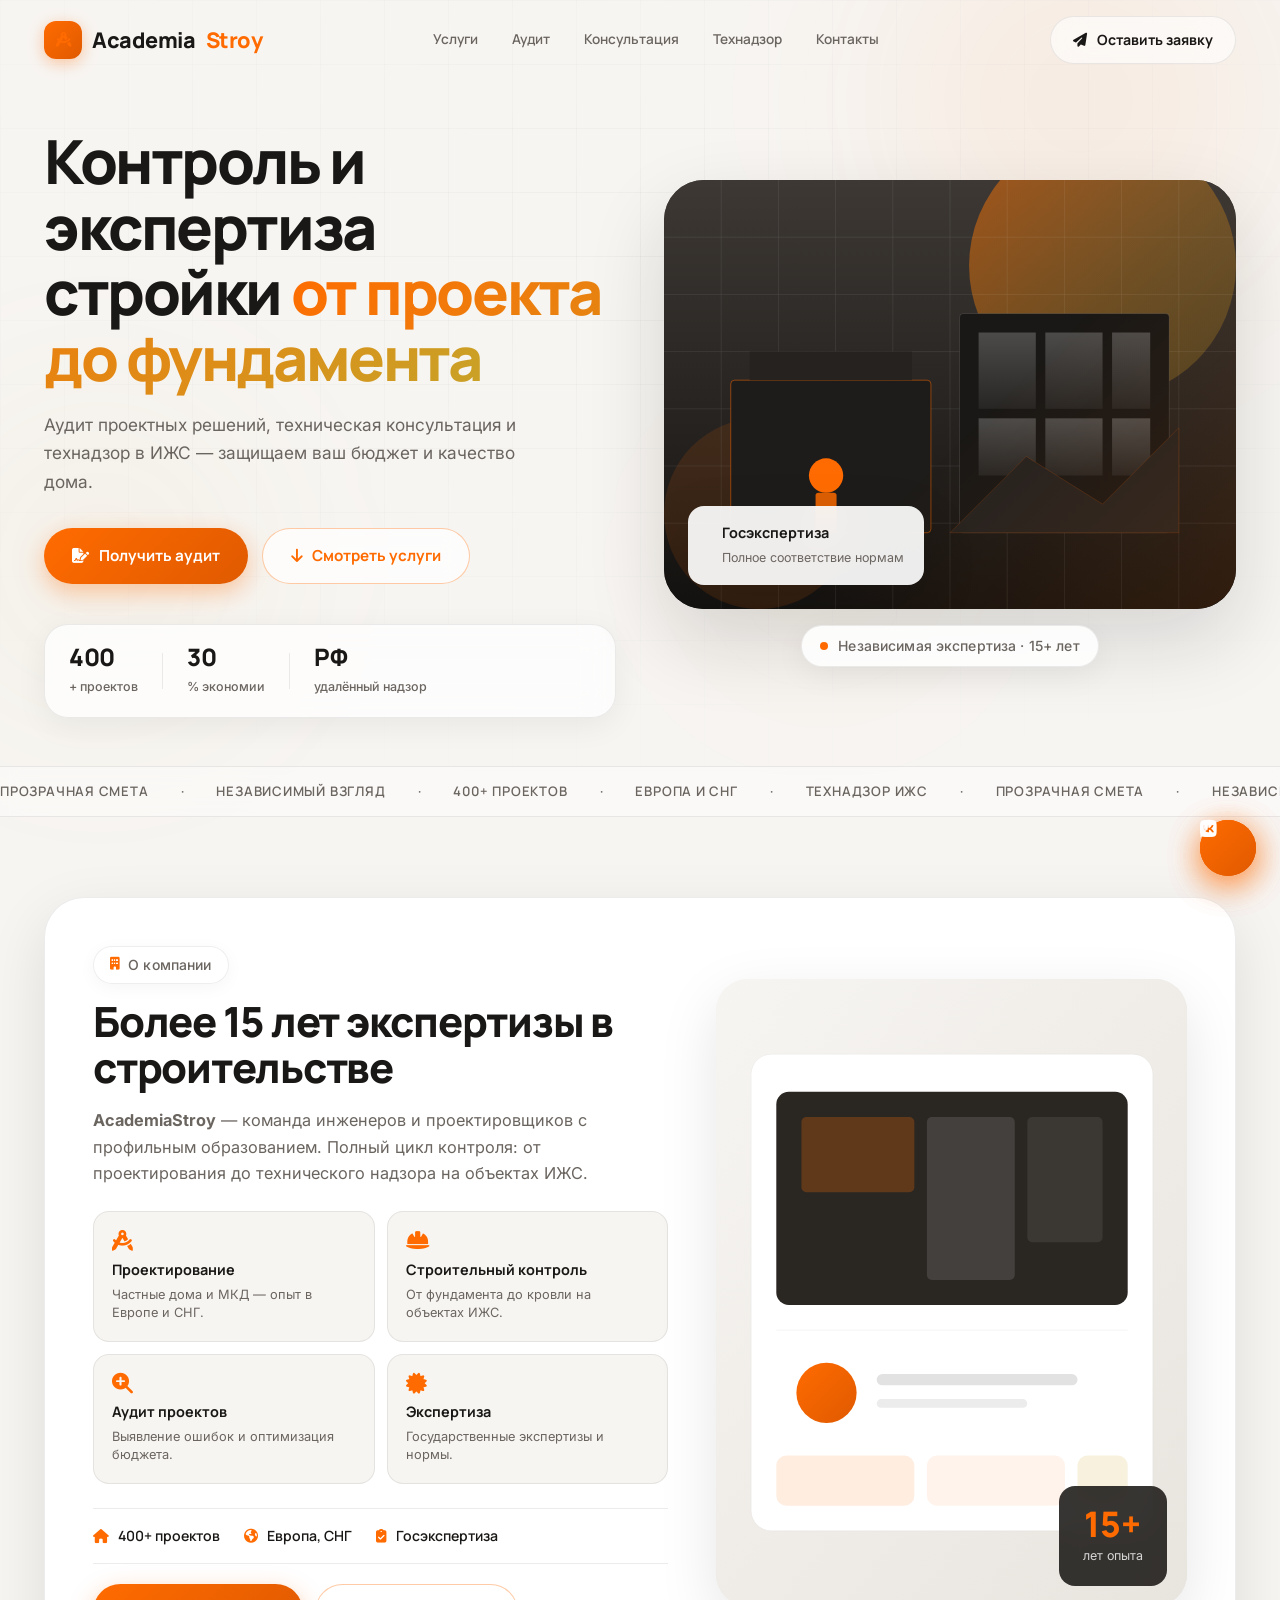
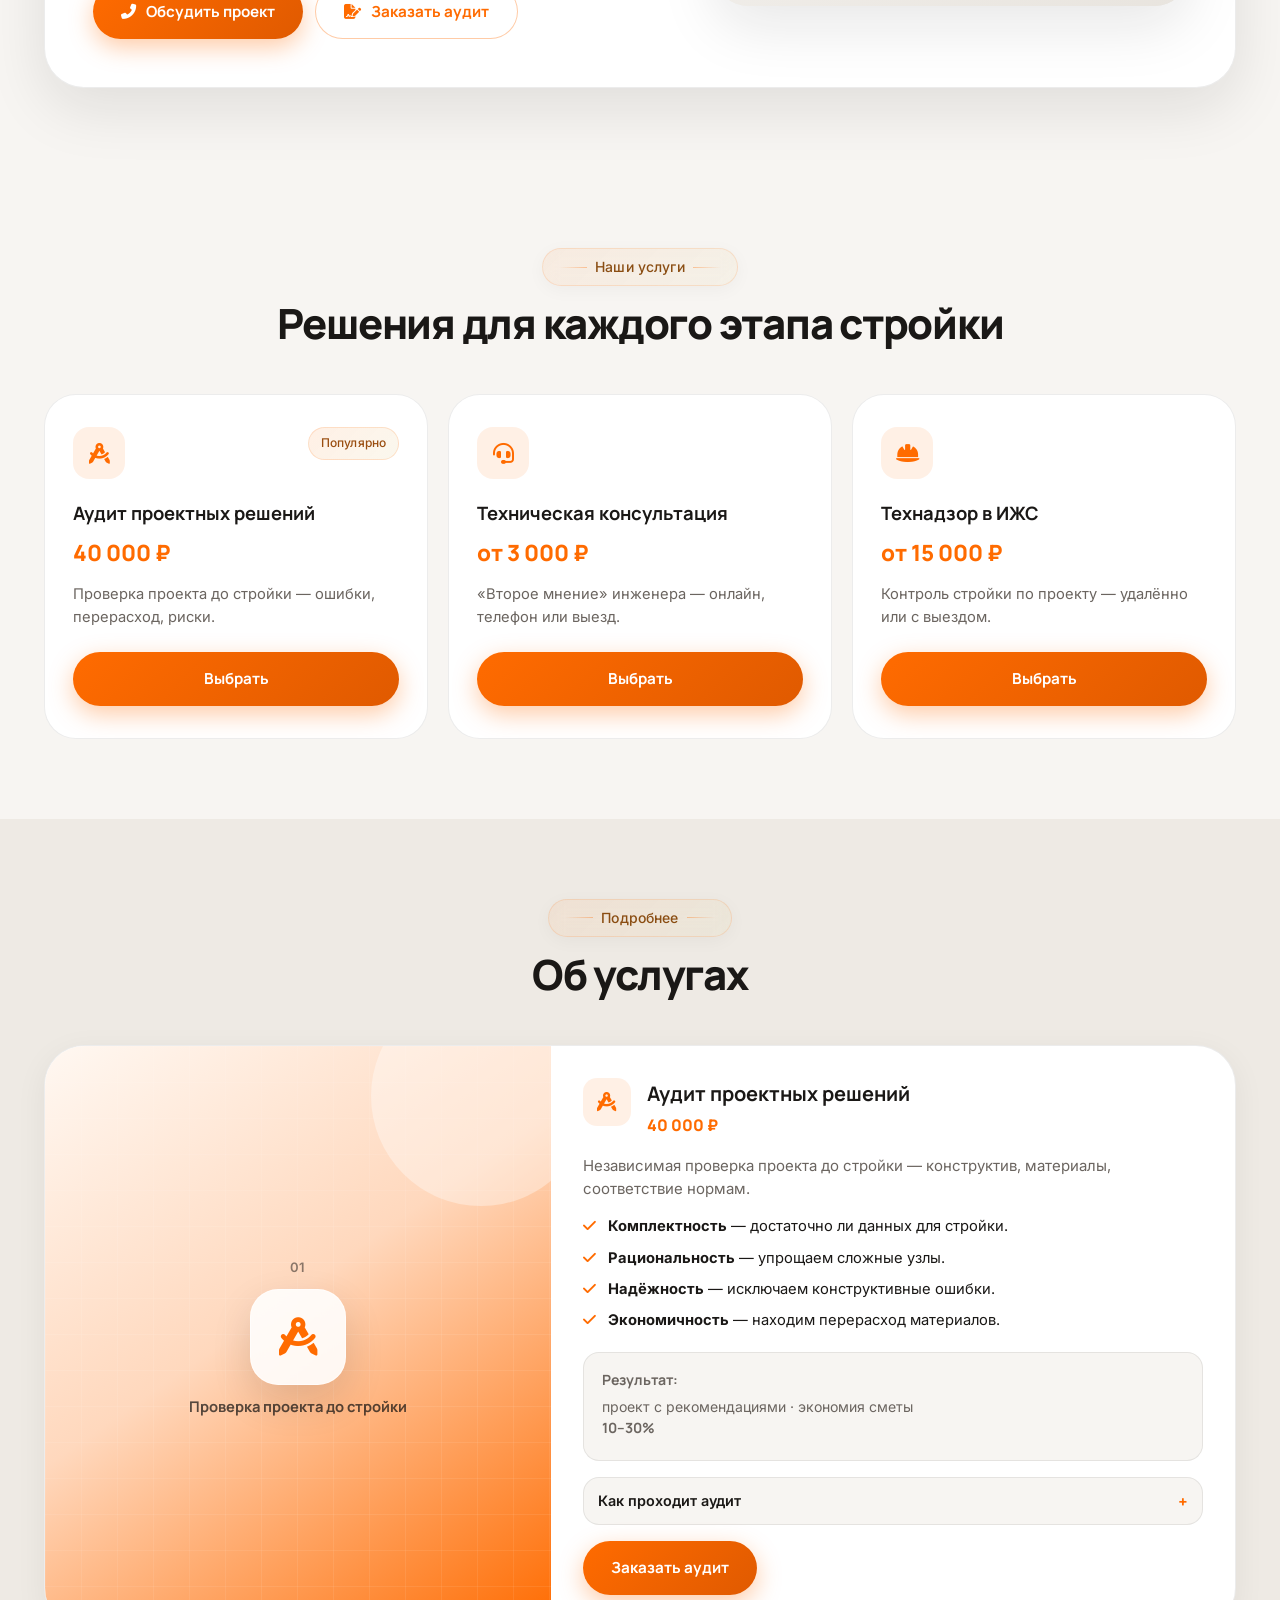
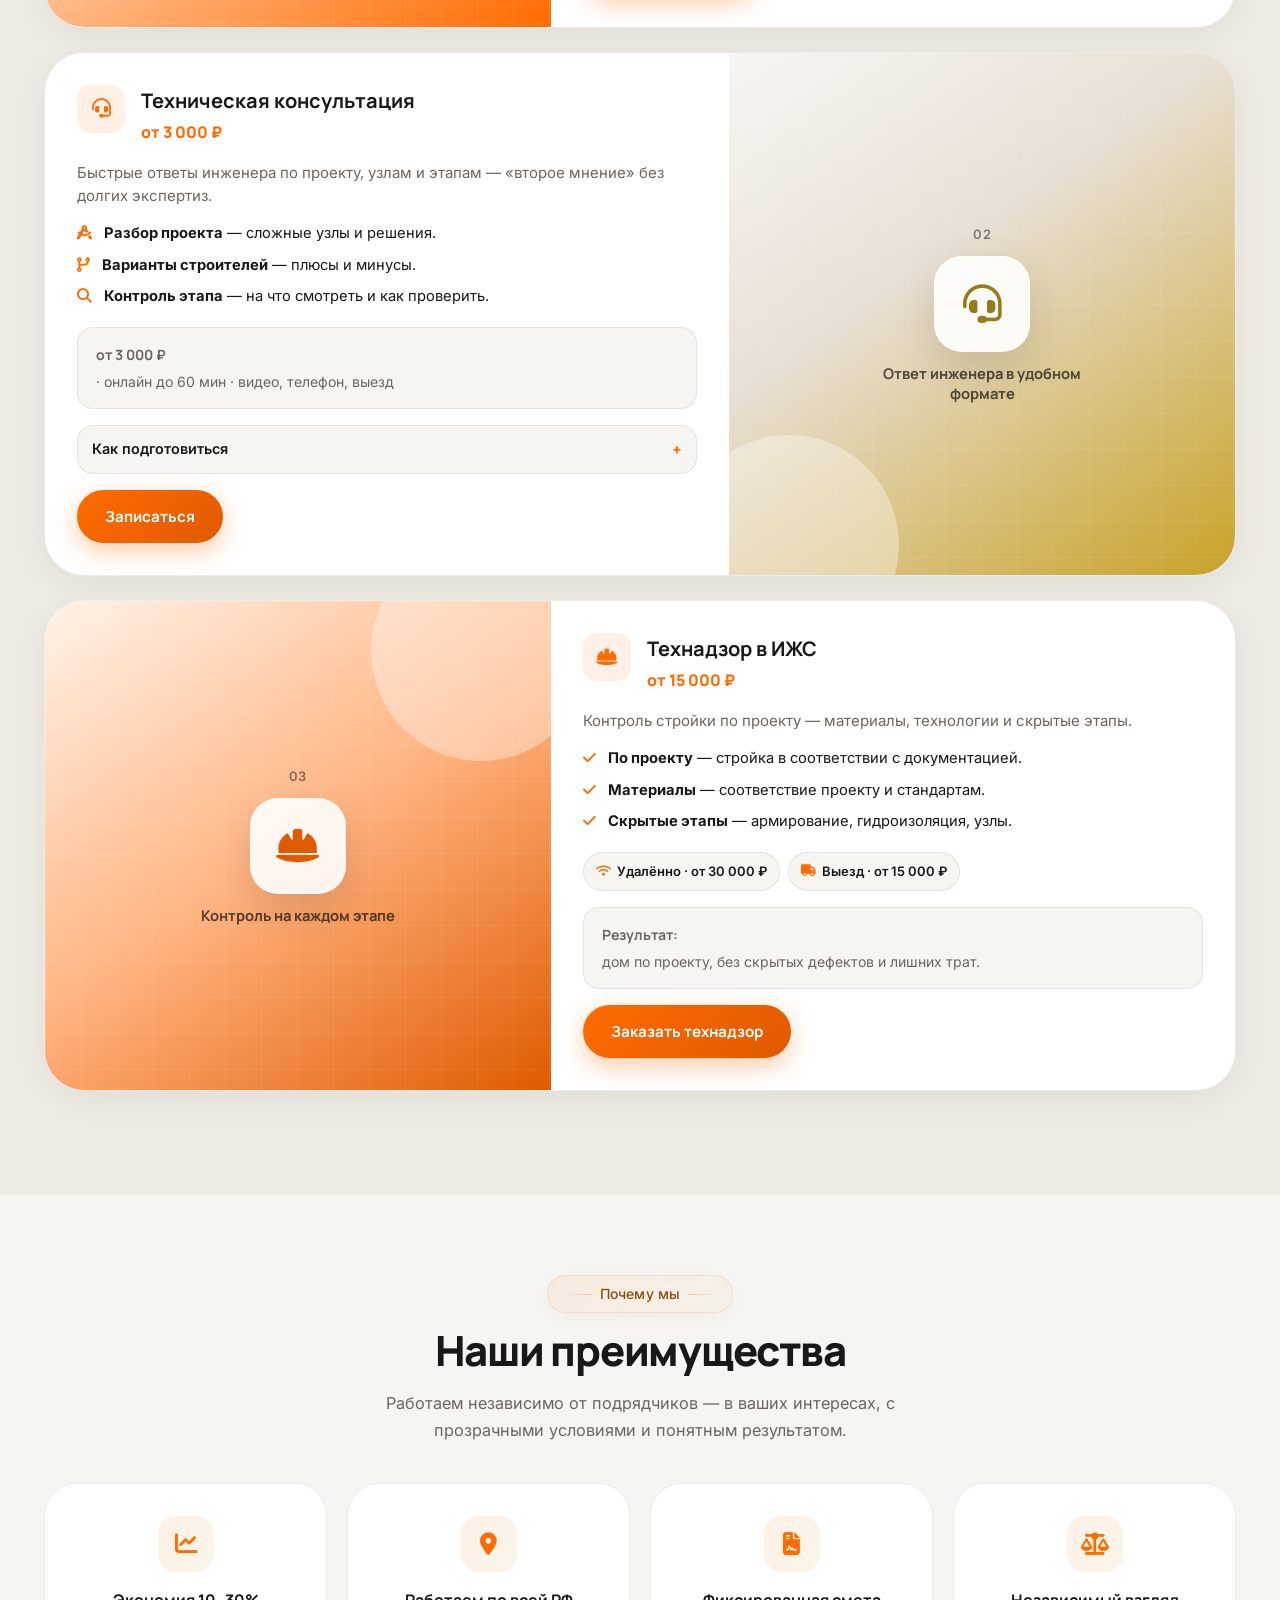
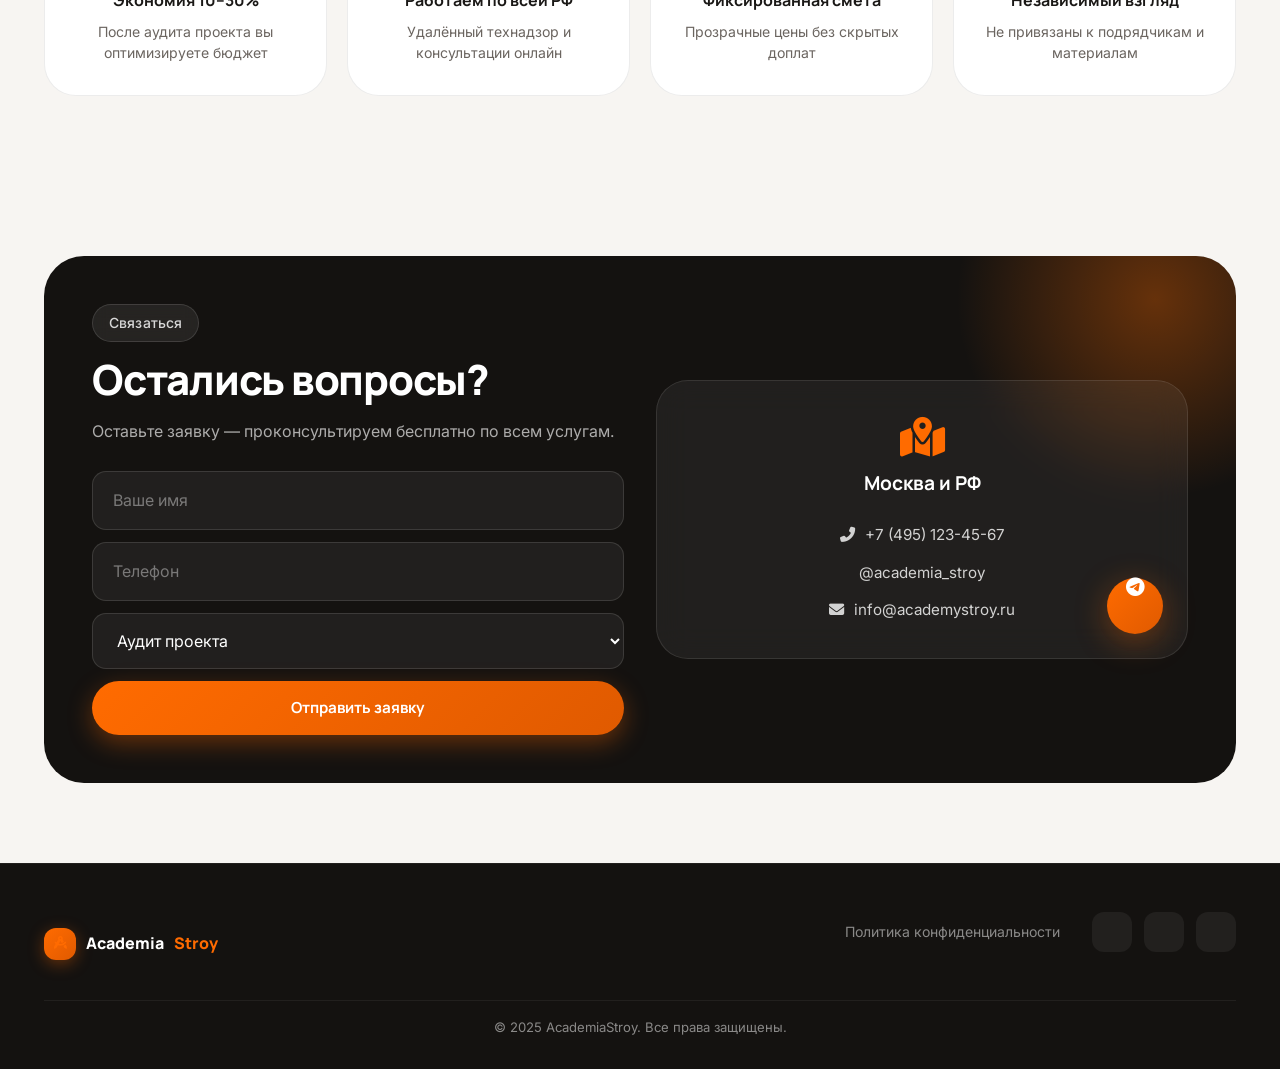
==== commit 620b97c2: "Update Premium service copy from client brief with compact mobile layout. Co-authored-by: Cursor <cu" ====
--- a/Premium/index.html
+++ b/Premium/index.html
@@ -167,7 +167,7 @@
           </div>
           <h3>Аудит проектных решений</h3>
           <div class="service-price">40 000 ₽</div>
-          <p>Проверим проект до стройки, найдём скрытые ошибки и перерасход.</p>
+          <p>Проверка проекта до стройки — ошибки, перерасход, риски.</p>
           <button class="btn btn-primary callback-open" data-service="Аудит проекта">Выбрать</button>
         </article>
         <article class="service-card reveal reveal-delay">
@@ -176,7 +176,7 @@
           </div>
           <h3>Техническая консультация</h3>
           <div class="service-price">от 3 000 ₽</div>
-          <p>Быстрое второе мнение инженера. Видеосвязь, телефон или выезд.</p>
+          <p>«Второе мнение» инженера — онлайн, телефон или выезд.</p>
           <button class="btn btn-primary callback-open" data-service="Консультация">Выбрать</button>
         </article>
         <article class="service-card reveal reveal-delay-2">
@@ -185,7 +185,7 @@
           </div>
           <h3>Технадзор в ИЖС</h3>
           <div class="service-price">от 15 000 ₽</div>
-          <p>Ваш представитель на объекте. Удалённый или с выездом.</p>
+          <p>Контроль стройки по проекту — удалённо или с выездом.</p>
           <button class="btn btn-primary callback-open" data-service="Технадзор">Выбрать</button>
         </article>
       </div>
@@ -216,17 +216,25 @@
               <span class="detail-price">40 000 ₽</span>
             </div>
           </div>
-          <p class="detail-lead">Проверяем проект до начала стройки — убираем ошибки, сокращаем расходы и делаем решения понятнее.</p>
-          <ul class="detail-list">
-            <li><i class="fas fa-check"></i><span><strong>Комплектность</strong> — хватает ли данных для стройки.</span></li>
-            <li><i class="fas fa-check"></i><span><strong>Рациональность</strong> — упрощения в сложных узлах.</span></li>
+          <p class="detail-lead">Независимая проверка проекта до стройки — конструктив, материалы, соответствие нормам.</p>
+          <ul class="detail-list detail-list--compact">
+            <li><i class="fas fa-check"></i><span><strong>Комплектность</strong> — достаточно ли данных для стройки.</span></li>
+            <li><i class="fas fa-check"></i><span><strong>Рациональность</strong> — упрощаем сложные узлы.</span></li>
             <li><i class="fas fa-check"></i><span><strong>Надёжность</strong> — исключаем конструктивные ошибки.</span></li>
-            <li><i class="fas fa-check"></i><span><strong>Экономичность</strong> — подсвечиваем перерасход.</span></li>
+            <li><i class="fas fa-check"></i><span><strong>Экономичность</strong> — находим перерасход материалов.</span></li>
           </ul>
-          <div class="detail-note">
-            <strong>Как это проходит</strong>
-            <p>Вы присылаете проект, мы проводим анализ и выдаём заключение с рекомендациями.</p>
-          </div>
+          <div class="detail-note detail-note--inline">
+            <p><strong>Результат:</strong> проект с рекомендациями · экономия сметы <strong>10–30%</strong></p>
+          </div>
+          <details class="detail-more">
+            <summary>Как проходит аудит</summary>
+            <ol class="detail-steps">
+              <li>Заявка — проект и исходные данные</li>
+              <li>Предоплата 50%</li>
+              <li>Анализ · если правок нет — остаток не нужен</li>
+              <li>Заключение с рекомендациями</li>
+            </ol>
+          </details>
           <button class="btn btn-primary callback-open" data-service="Аудит проекта">Заказать аудит</button>
         </div>
       </article>
@@ -248,17 +256,19 @@
               <span class="detail-price">от 3 000 ₽</span>
             </div>
           </div>
-          <p class="detail-lead">Разбираем вопросы по проекту, узлам и этапам — ясный ответ инженера без долгой переписки.</p>
-          <ul class="detail-list">
-            <li><i class="fas fa-video"></i><span><strong>Онлайн</strong> — видеосвязь в удобное время.</span></li>
-            <li><i class="fas fa-phone-alt"></i><span><strong>Телефон</strong> — для срочных вопросов.</span></li>
-            <li><i class="fas fa-hard-hat"></i><span><strong>Выезд</strong> — очная консультация на объекте.</span></li>
-            <li><i class="fas fa-file-alt"></i><span><strong>Итог</strong> — рекомендации по дальнейшим шагам.</span></li>
+          <p class="detail-lead">Быстрые ответы инженера по проекту, узлам и этапам — «второе мнение» без долгих экспертиз.</p>
+          <ul class="detail-list detail-list--compact">
+            <li><i class="fas fa-drafting-compass"></i><span><strong>Разбор проекта</strong> — сложные узлы и решения.</span></li>
+            <li><i class="fas fa-code-branch"></i><span><strong>Варианты строителей</strong> — плюсы и минусы.</span></li>
+            <li><i class="fas fa-search"></i><span><strong>Контроль этапа</strong> — на что смотреть и как проверить.</span></li>
           </ul>
-          <div class="detail-note">
-            <strong>Что подготовить</strong>
-            <p>Чертежи, фото этапа и список вопросов — так консультация пройдёт быстрее.</p>
-          </div>
+          <div class="detail-note detail-note--inline">
+            <p><strong>от 3 000 ₽</strong> · онлайн до 60 мин · видео, телефон, выезд</p>
+          </div>
+          <details class="detail-more">
+            <summary>Как подготовиться</summary>
+            <p>Фото этапа, чертежи и список вопросов — специалист ознакомится заранее и сразу перейдёт к сути.</p>
+          </details>
           <button class="btn btn-primary callback-open" data-service="Консультация">Записаться</button>
         </div>
       </article>
@@ -280,16 +290,18 @@
               <span class="detail-price">от 15 000 ₽</span>
             </div>
           </div>
-          <p class="detail-lead">Контролируем качество работ, соответствие проекту и скрытые этапы строительства.</p>
-          <ul class="detail-list">
-            <li><i class="fas fa-check"></i><span><strong>Удалённый</strong> — контроль по фото- и видеоотчётам.</span></li>
-            <li><i class="fas fa-check"></i><span><strong>Выездной</strong> — осмотр с фиксацией замечаний.</span></li>
-            <li><i class="fas fa-check"></i><span><strong>Скрытые этапы</strong> — армирование, гидроизоляция.</span></li>
-            <li><i class="fas fa-check"></i><span><strong>Фотоотчёт</strong> — фиксация каждого визита.</span></li>
+          <p class="detail-lead">Контроль стройки по проекту — материалы, технологии и скрытые этапы.</p>
+          <ul class="detail-list detail-list--compact">
+            <li><i class="fas fa-check"></i><span><strong>По проекту</strong> — стройка в соответствии с документацией.</span></li>
+            <li><i class="fas fa-check"></i><span><strong>Материалы</strong> — соответствие проекту и стандартам.</span></li>
+            <li><i class="fas fa-check"></i><span><strong>Скрытые этапы</strong> — армирование, гидроизоляция, узлы.</span></li>
           </ul>
-          <div class="detail-note">
-            <strong>Что контролируем</strong>
-            <p>Материалы, качество выполнения и критичные узлы, где чаще всего возникают ошибки.</p>
+          <div class="detail-prices">
+            <span class="detail-price-chip"><i class="fas fa-wifi"></i> Удалённо · от 30 000 ₽</span>
+            <span class="detail-price-chip"><i class="fas fa-truck"></i> Выезд · от 15 000 ₽</span>
+          </div>
+          <div class="detail-note detail-note--inline">
+            <p><strong>Результат:</strong> дом по проекту, без скрытых дефектов и лишних трат.</p>
           </div>
           <button class="btn btn-primary callback-open" data-service="Технадзор">Заказать технадзор</button>
         </div>
--- a/Premium/style.css
+++ b/Premium/style.css
@@ -761,13 +761,13 @@
 /* ── Detail cards ── */
 .detail-card {
   display: grid;
-  grid-template-columns: 1fr 1.2fr;
+  grid-template-columns: minmax(220px, 0.85fr) 1.15fr;
   gap: 0;
   background: var(--surface-solid);
   border: 1px solid var(--border);
   border-radius: var(--radius-xl);
   overflow: hidden;
-  margin-bottom: 32px;
+  margin-bottom: 24px;
   box-shadow: var(--shadow-sm);
   transition: box-shadow 0.35s;
 }
@@ -779,7 +779,7 @@
 
 .detail-visual {
   position: relative;
-  min-height: 340px;
+  min-height: 260px;
   overflow: hidden;
   display: flex;
   align-items: center;
@@ -878,7 +878,58 @@
   color: rgba(20, 18, 16, 0.72);
 }
 
-.detail-body { padding: 40px; }
+.detail-body { padding: 32px; }
+
+.detail-list--compact {
+  gap: 8px;
+  margin-bottom: 16px;
+}
+
+.detail-list--compact li {
+  font-size: 0.875rem;
+  line-height: 1.45;
+}
+
+.detail-note--inline {
+  padding: 12px 14px;
+  margin-bottom: 16px;
+}
+
+.detail-note--inline p {
+  font-size: 0.875rem;
+  line-height: 1.5;
+}
+
+.detail-note--inline strong {
+  display: inline;
+  font-size: inherit;
+  margin: 0;
+}
+
+.detail-prices {
+  display: flex;
+  flex-wrap: wrap;
+  gap: 8px;
+  margin-bottom: 16px;
+}
+
+.detail-price-chip {
+  display: inline-flex;
+  align-items: center;
+  gap: 6px;
+  font-size: 0.8125rem;
+  font-weight: 600;
+  padding: 8px 12px;
+  background: var(--bg);
+  border: 1px solid var(--border);
+  border-radius: 999px;
+  color: var(--text);
+}
+
+.detail-price-chip i {
+  color: var(--accent);
+  font-size: 0.75rem;
+}
 
 .detail-head {
   display: flex;
@@ -913,8 +964,9 @@
 
 .detail-lead {
   color: var(--text-muted);
-  margin: 0 0 20px;
-  line-height: 1.6;
+  margin: 0 0 16px;
+  line-height: 1.55;
+  font-size: 0.9375rem;
 }
 
 .detail-list {
@@ -943,7 +995,7 @@
   border: 1px solid var(--border);
   border-radius: var(--radius-sm);
   padding: 16px 18px;
-  margin-bottom: 24px;
+  margin-bottom: 16px;
 }
 
 .detail-note strong {
@@ -1276,6 +1328,109 @@
 
 .desktop-only { display: block; }
 .mobile-only { display: none; }
+.mobile-only-block { display: none; }
+
+.detail-sub {
+  font-size: 0.875rem;
+  font-weight: 600;
+  color: var(--text-muted);
+  margin: 20px 0 10px;
+  letter-spacing: 0.02em;
+}
+
+.detail-steps {
+  margin: 10px 0 0;
+  padding-left: 1.25rem;
+  display: flex;
+  flex-direction: column;
+  gap: 10px;
+  font-size: 0.9375rem;
+  line-height: 1.55;
+  color: var(--text-muted);
+}
+
+.detail-steps li::marker { color: var(--accent); font-weight: 700; }
+
+.detail-formats {
+  display: grid;
+  grid-template-columns: 1fr 1fr;
+  gap: 16px;
+  margin-top: 24px;
+}
+
+.detail-format-card {
+  background: var(--bg);
+  border: 1px solid var(--border);
+  border-radius: var(--radius-sm);
+  padding: 20px;
+}
+
+.detail-format-card h4 {
+  font-family: var(--font-display);
+  font-size: 1rem;
+  font-weight: 700;
+  margin-bottom: 10px;
+  display: flex;
+  align-items: center;
+  gap: 8px;
+}
+
+.detail-format-card h4 i { color: var(--accent); }
+
+.detail-format-card p {
+  font-size: 0.875rem;
+  line-height: 1.55;
+  color: var(--text-muted);
+  margin-bottom: 12px;
+}
+
+.detail-format-price {
+  font-family: var(--font-display);
+  font-weight: 700;
+  font-size: 0.9375rem;
+  color: var(--accent-dark);
+}
+
+.detail-price-note {
+  font-size: 0.72em;
+  font-weight: 500;
+  opacity: 0.65;
+}
+
+.detail-more {
+  margin-top: 0;
+  margin-bottom: 16px;
+  padding: 12px 14px;
+  background: var(--bg);
+  border: 1px solid var(--border);
+  border-radius: var(--radius-sm);
+}
+
+.detail-more summary {
+  font-weight: 600;
+  font-size: 0.9rem;
+  cursor: pointer;
+  list-style: none;
+}
+
+.detail-more summary::-webkit-details-marker { display: none; }
+
+.detail-more summary::after {
+  content: '+';
+  float: right;
+  font-weight: 700;
+  color: var(--accent);
+}
+
+.detail-more[open] summary::after { content: '−'; }
+
+.detail-more p,
+.detail-more .detail-steps {
+  margin-top: 12px;
+  font-size: 0.875rem;
+  color: var(--text-muted);
+  line-height: 1.55;
+}
 
 /* ── Mobile ── */
 @media (max-width: 768px) {
@@ -1284,6 +1439,7 @@
   .container { padding: 0 16px; }
   .desktop-only { display: none; }
   .mobile-only { display: flex; }
+  .mobile-only-block { display: block; }
 
   .header-inner {
     flex-direction: column;
@@ -1311,7 +1467,7 @@
 
   .header-actions { display: none; }
 
-  .hero { padding-top: calc(var(--header-h) + 24px); }
+  .hero { padding-top: calc(var(--header-h) + 36px); }
   .hero-layout {
     grid-template-columns: 1fr;
     gap: 24px;
@@ -1387,21 +1543,72 @@
   .detail-card-reverse {
     grid-template-columns: 1fr;
     direction: ltr;
+    margin-bottom: 20px;
+    border-radius: var(--radius-lg);
   }
 
   .detail-visual {
-    min-height: 220px;
-    padding: 28px 20px;
-  }
+    min-height: 120px;
+    padding: 20px 16px;
+  }
+
+  .detail-visual-num { display: none; }
 
   .detail-visual-icon-lg {
-    width: 80px;
-    height: 80px;
-    font-size: 2rem;
-    border-radius: 22px;
-  }
-
-  .detail-body { padding: 24px 20px; }
+    width: 56px;
+    height: 56px;
+    font-size: 1.35rem;
+    border-radius: 16px;
+  }
+
+  .detail-visual-caption {
+    font-size: 0.8125rem;
+    max-width: 220px;
+  }
+
+  .detail-body { padding: 20px 16px 22px; }
+
+  .detail-head {
+    gap: 12px;
+    margin-bottom: 12px;
+  }
+
+  .detail-head h3 { font-size: 1.125rem; }
+
+  .detail-lead {
+    font-size: 0.875rem;
+    margin-bottom: 14px;
+  }
+
+  .detail-list--compact { margin-bottom: 14px; }
+
+  .detail-list--compact li { font-size: 0.8125rem; gap: 10px; }
+
+  .detail-prices { gap: 6px; }
+
+  .detail-price-chip {
+    font-size: 0.75rem;
+    padding: 7px 10px;
+    flex: 1 1 calc(50% - 3px);
+    min-width: 0;
+    justify-content: center;
+  }
+
+  .detail-note--inline {
+    padding: 10px 12px;
+    margin-bottom: 14px;
+  }
+
+  .detail-more {
+    margin-bottom: 14px;
+    padding: 10px 12px;
+  }
+
+  .detail-more summary { font-size: 0.8125rem; }
+
+  #services-detail .section-intro { margin-bottom: 24px; }
+
+  #services-detail { padding-top: 48px; padding-bottom: 48px; }
 
   #benefits .section-intro { margin-bottom: 28px; }
   .benefits-grid { grid-template-columns: 1fr 1fr; gap: 12px; }
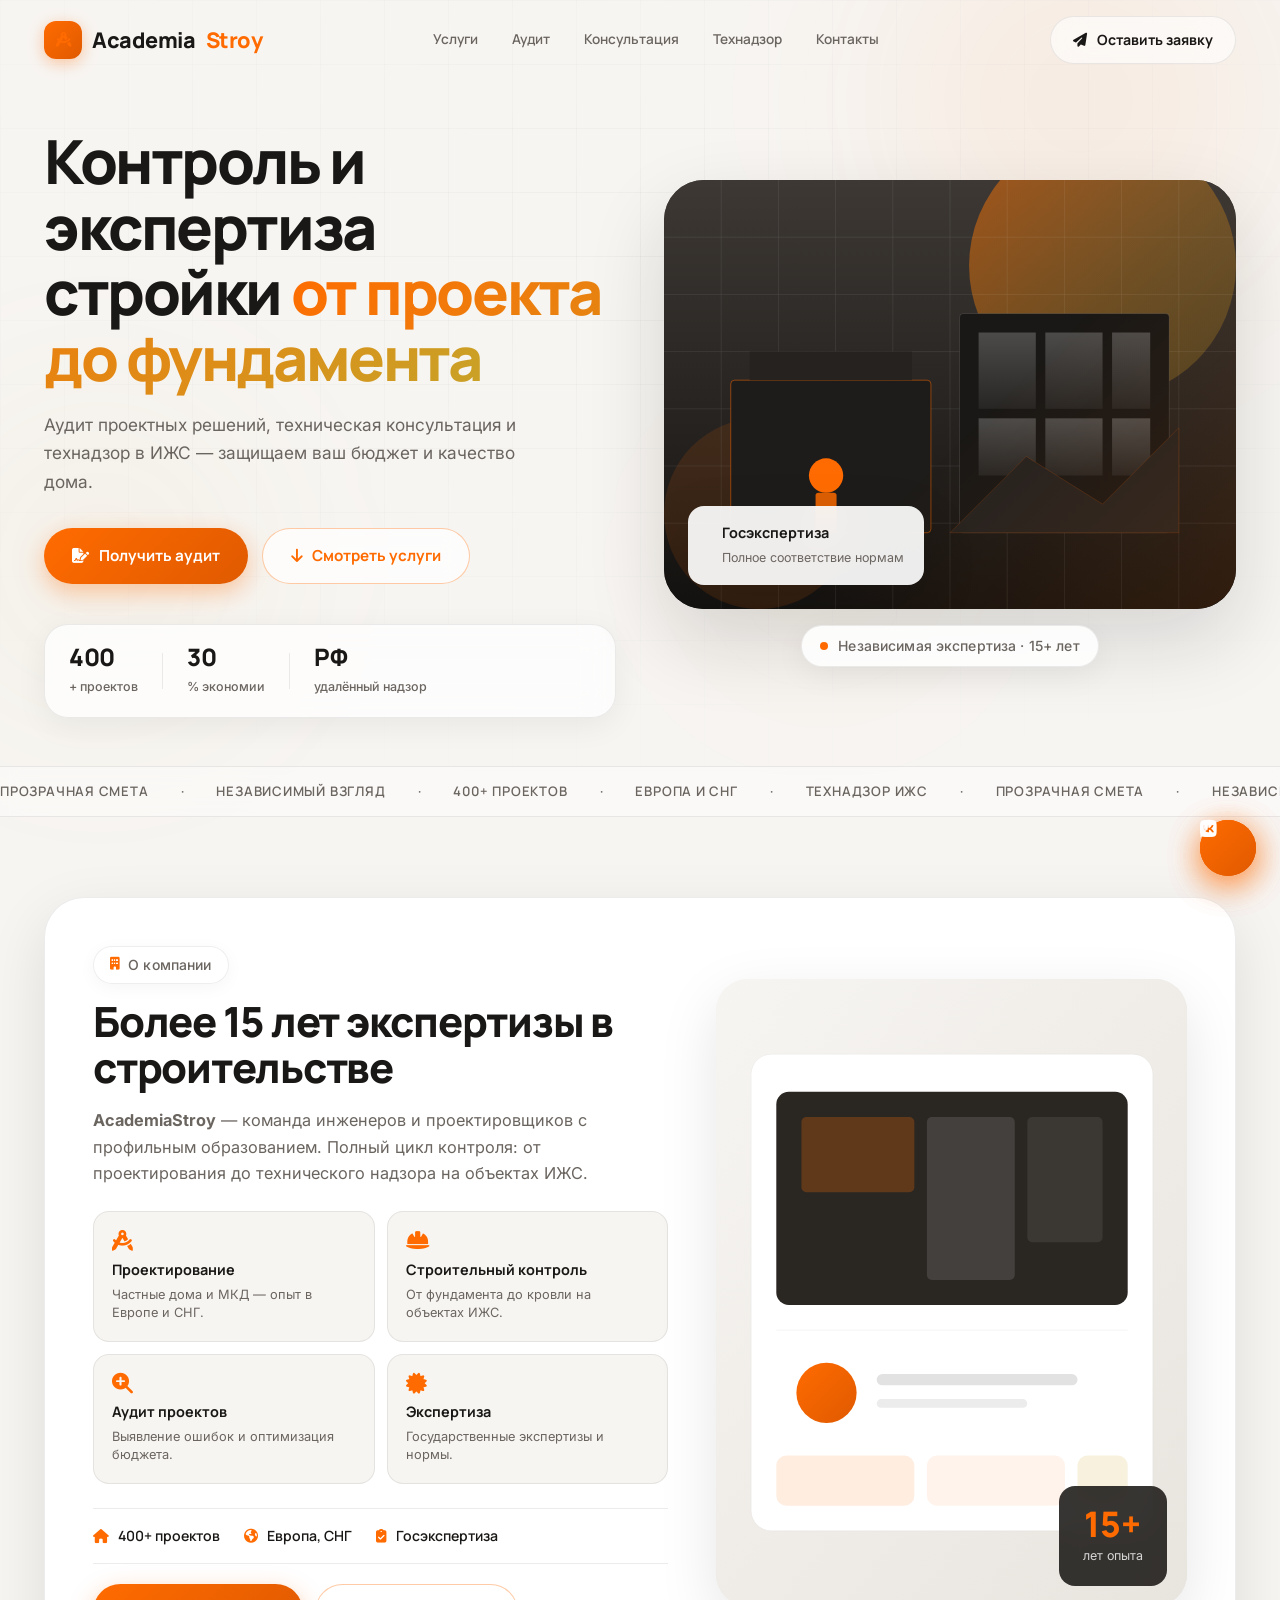
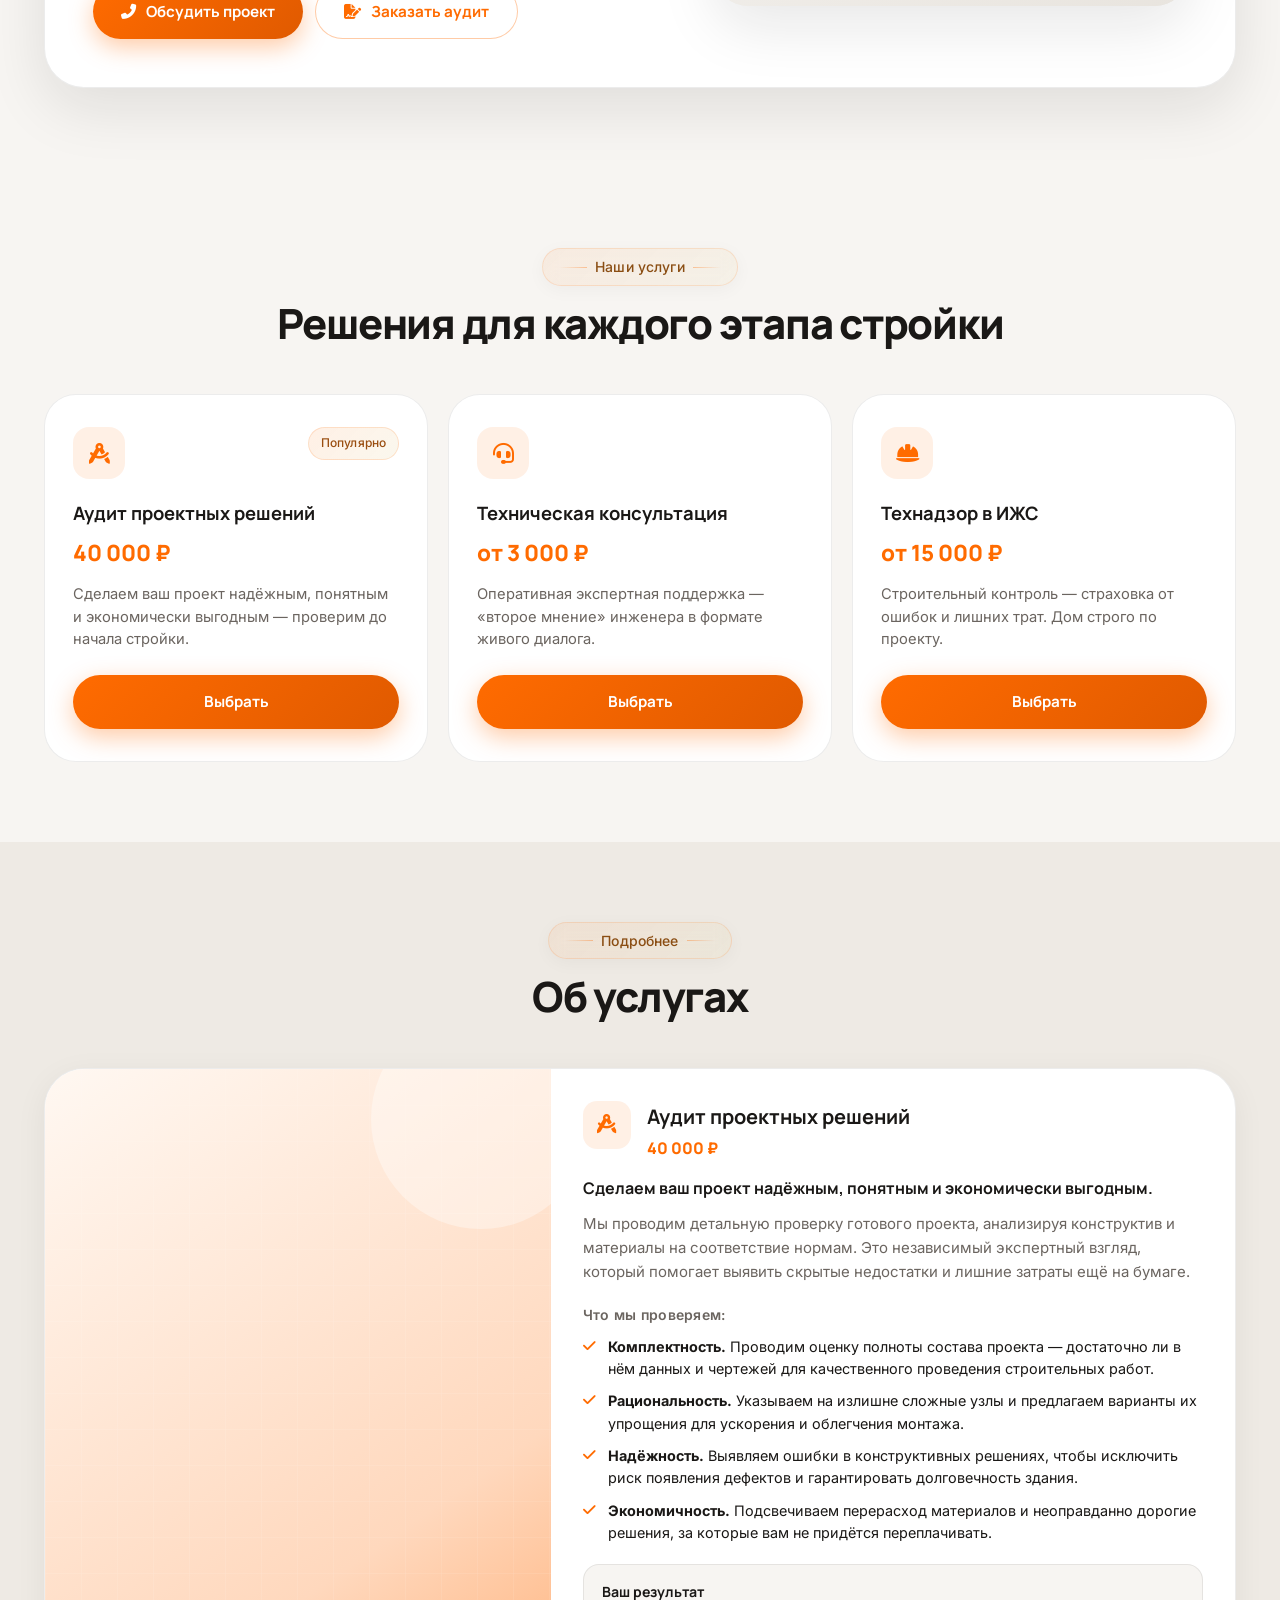
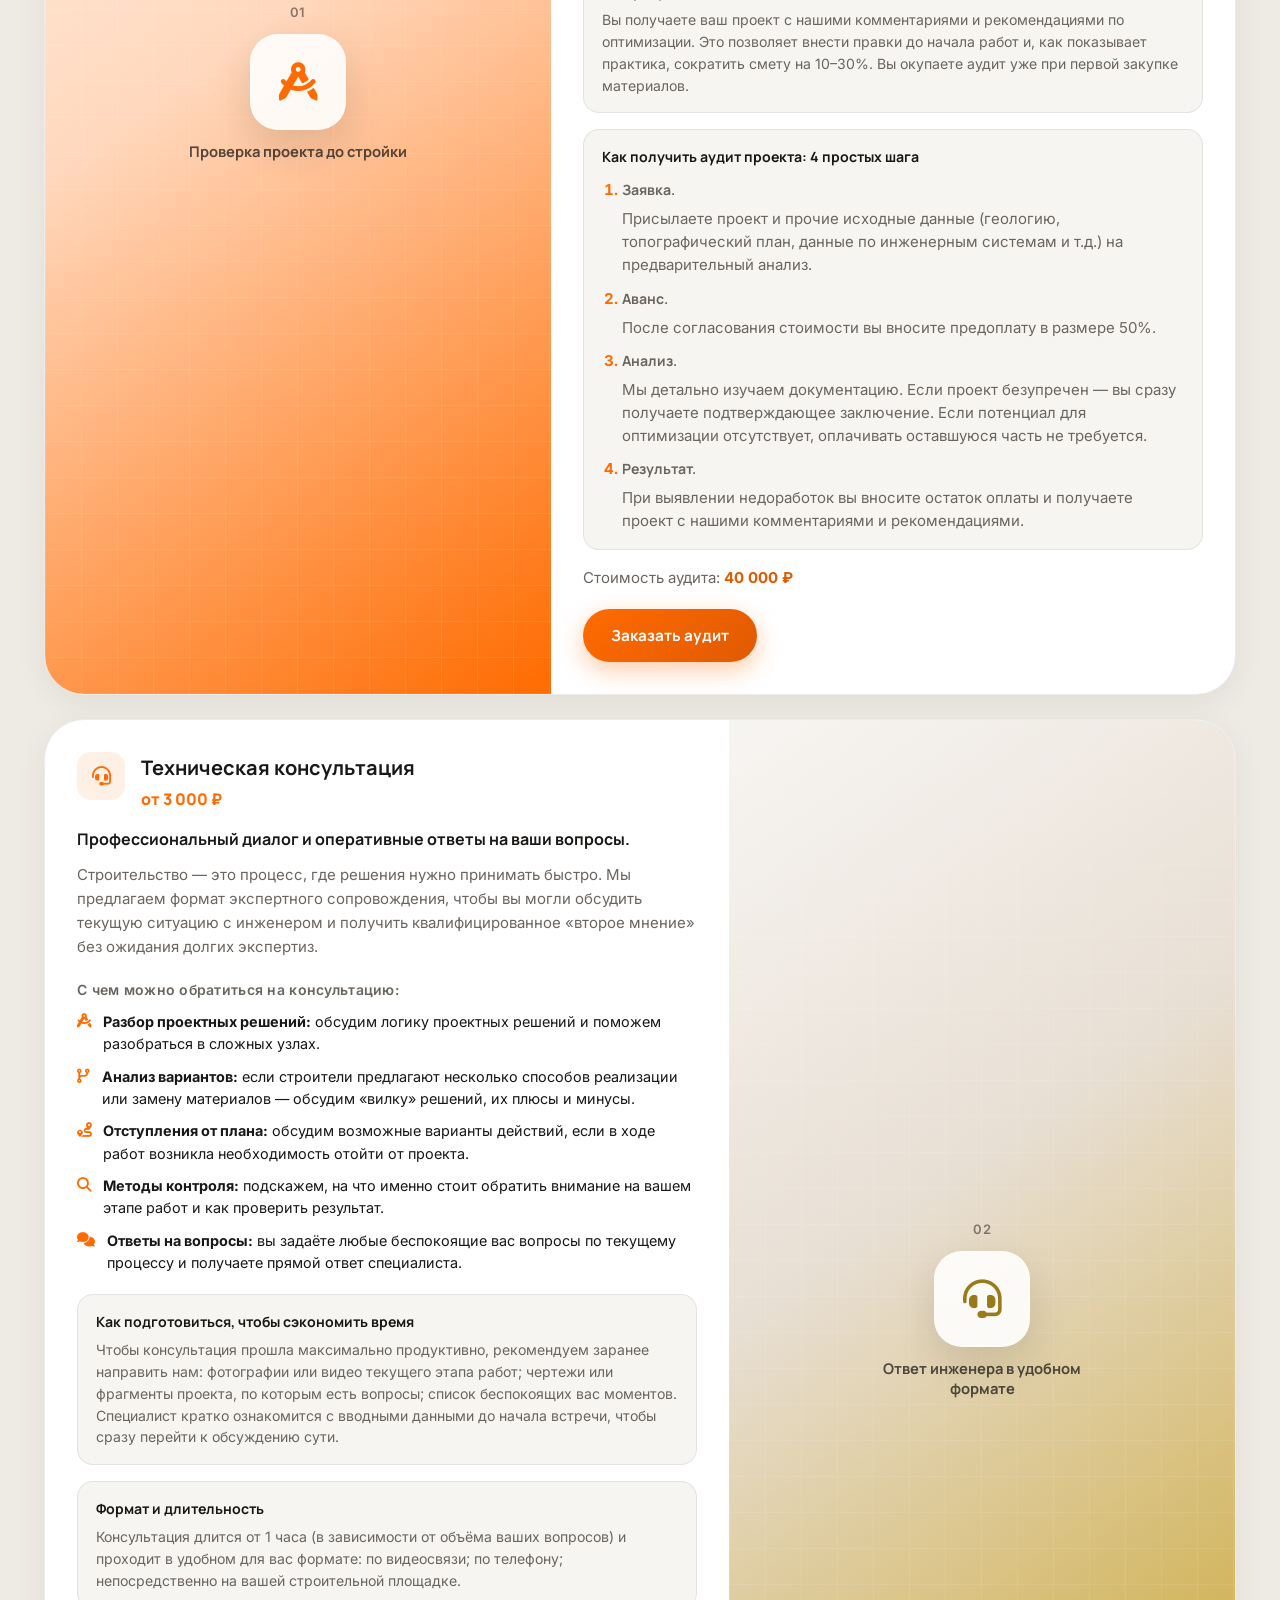
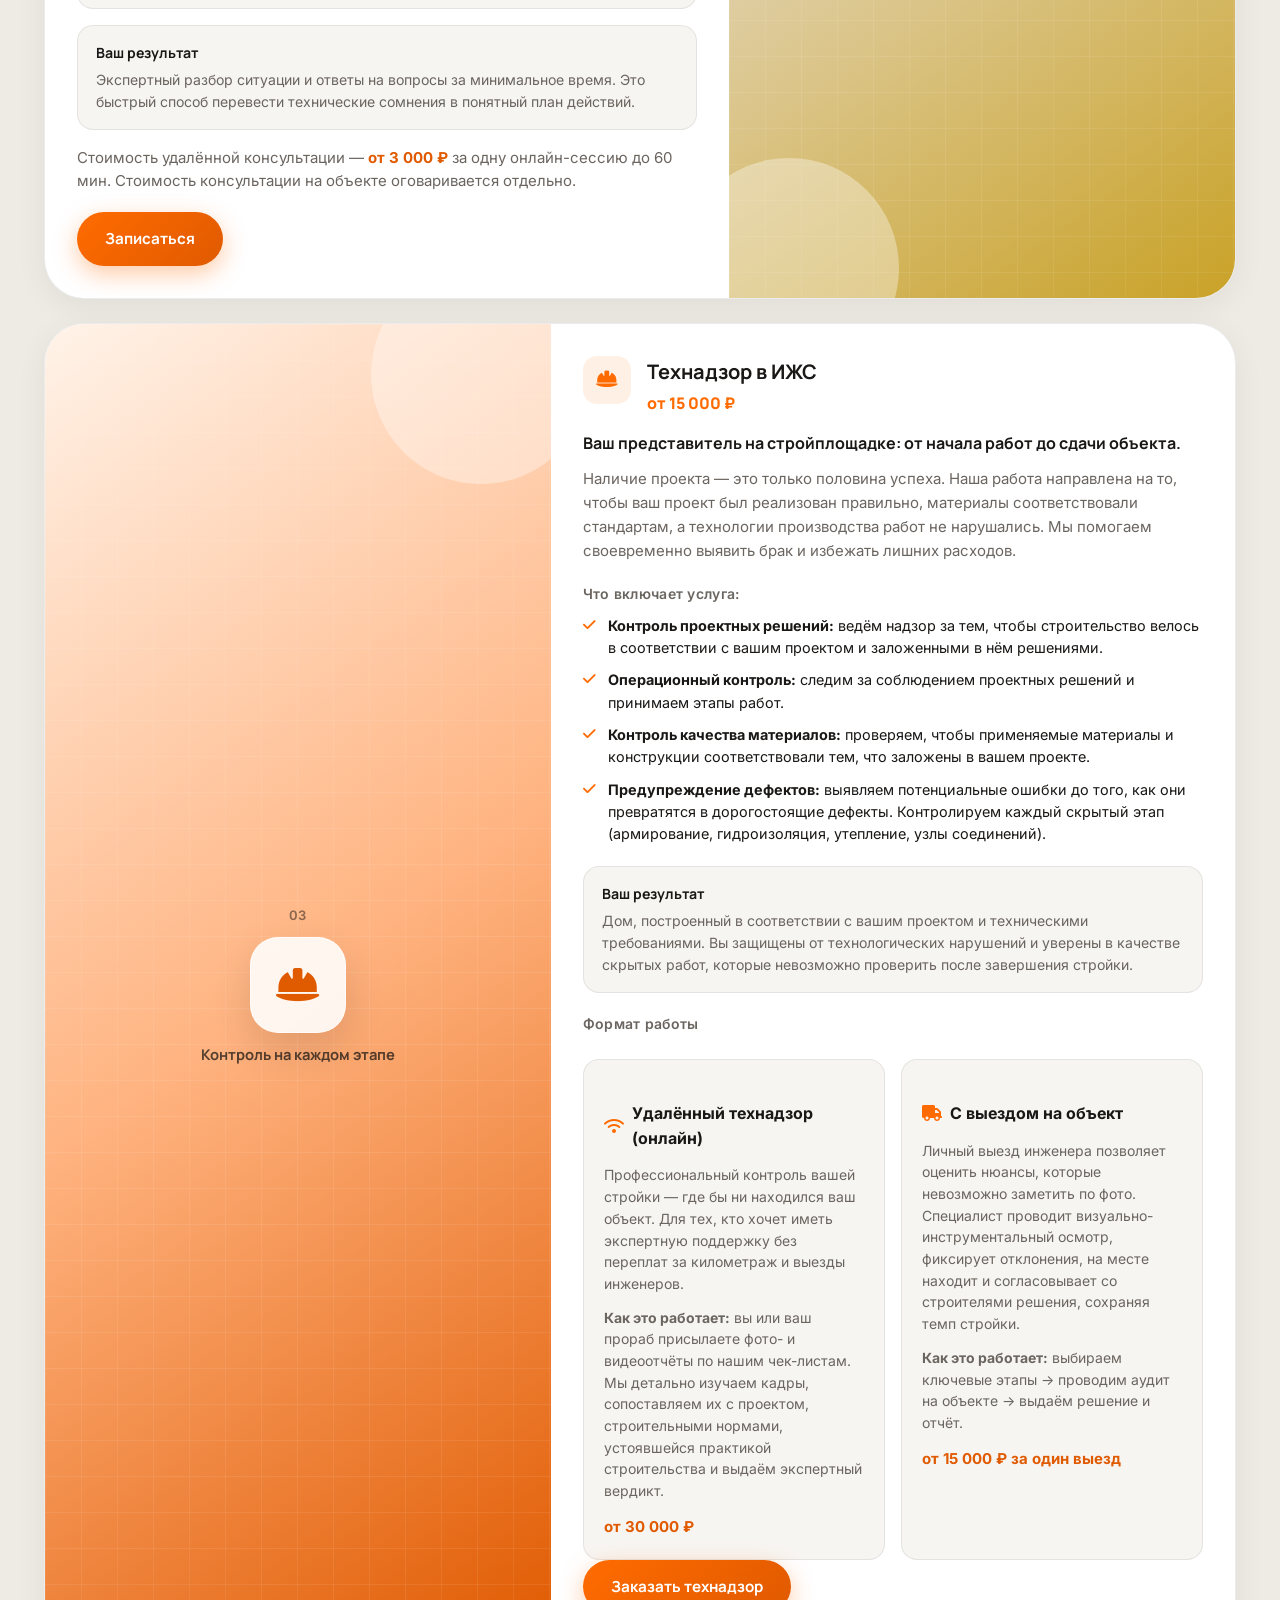
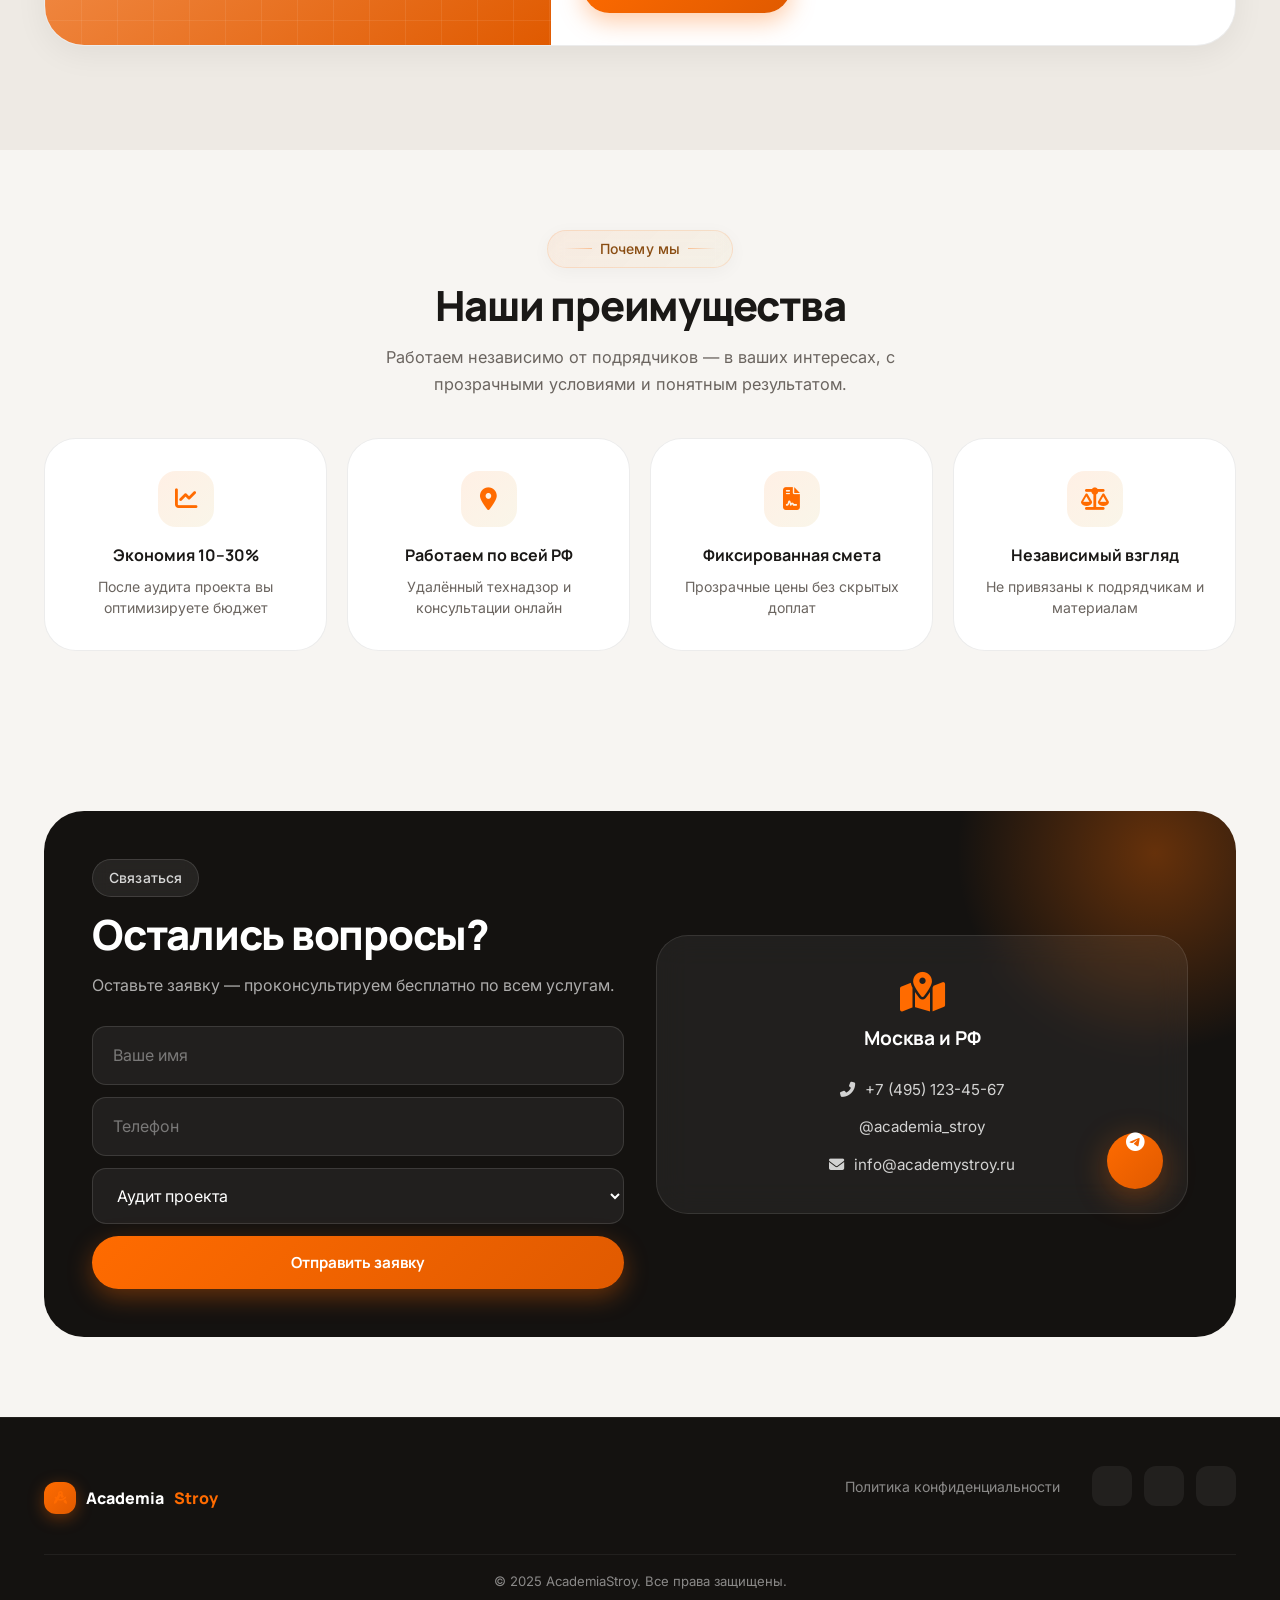
==== commit baee9f28: "Add full client service descriptions to Premium on all screen sizes. Co-authored-by: Cursor <cursora" ====
--- a/Premium/index.html
+++ b/Premium/index.html
@@ -167,7 +167,7 @@
           </div>
           <h3>Аудит проектных решений</h3>
           <div class="service-price">40 000 ₽</div>
-          <p>Проверка проекта до стройки — ошибки, перерасход, риски.</p>
+          <p>Сделаем ваш проект надёжным, понятным и экономически выгодным — проверим до начала стройки.</p>
           <button class="btn btn-primary callback-open" data-service="Аудит проекта">Выбрать</button>
         </article>
         <article class="service-card reveal reveal-delay">
@@ -176,7 +176,7 @@
           </div>
           <h3>Техническая консультация</h3>
           <div class="service-price">от 3 000 ₽</div>
-          <p>«Второе мнение» инженера — онлайн, телефон или выезд.</p>
+          <p>Оперативная экспертная поддержка — «второе мнение» инженера в формате живого диалога.</p>
           <button class="btn btn-primary callback-open" data-service="Консультация">Выбрать</button>
         </article>
         <article class="service-card reveal reveal-delay-2">
@@ -185,7 +185,7 @@
           </div>
           <h3>Технадзор в ИЖС</h3>
           <div class="service-price">от 15 000 ₽</div>
-          <p>Контроль стройки по проекту — удалённо или с выездом.</p>
+          <p>Строительный контроль — страховка от ошибок и лишних трат. Дом строго по проекту.</p>
           <button class="btn btn-primary callback-open" data-service="Технадзор">Выбрать</button>
         </article>
       </div>
@@ -216,25 +216,29 @@
               <span class="detail-price">40 000 ₽</span>
             </div>
           </div>
-          <p class="detail-lead">Независимая проверка проекта до стройки — конструктив, материалы, соответствие нормам.</p>
-          <ul class="detail-list detail-list--compact">
-            <li><i class="fas fa-check"></i><span><strong>Комплектность</strong> — достаточно ли данных для стройки.</span></li>
-            <li><i class="fas fa-check"></i><span><strong>Рациональность</strong> — упрощаем сложные узлы.</span></li>
-            <li><i class="fas fa-check"></i><span><strong>Надёжность</strong> — исключаем конструктивные ошибки.</span></li>
-            <li><i class="fas fa-check"></i><span><strong>Экономичность</strong> — находим перерасход материалов.</span></li>
+          <p class="detail-tagline">Сделаем ваш проект надёжным, понятным и экономически выгодным.</p>
+          <p class="detail-text">Мы проводим детальную проверку готового проекта, анализируя конструктив и материалы на соответствие нормам. Это независимый экспертный взгляд, который помогает выявить скрытые недостатки и лишние затраты ещё на бумаге.</p>
+          <p class="detail-sub">Что мы проверяем:</p>
+          <ul class="detail-list">
+            <li><i class="fas fa-check"></i><span><strong>Комплектность.</strong> Проводим оценку полноты состава проекта — достаточно ли в нём данных и чертежей для качественного проведения строительных работ.</span></li>
+            <li><i class="fas fa-check"></i><span><strong>Рациональность.</strong> Указываем на излишне сложные узлы и предлагаем варианты их упрощения для ускорения и облегчения монтажа.</span></li>
+            <li><i class="fas fa-check"></i><span><strong>Надёжность.</strong> Выявляем ошибки в конструктивных решениях, чтобы исключить риск появления дефектов и гарантировать долговечность здания.</span></li>
+            <li><i class="fas fa-check"></i><span><strong>Экономичность.</strong> Подсвечиваем перерасход материалов и неоправданно дорогие решения, за которые вам не придётся переплачивать.</span></li>
           </ul>
-          <div class="detail-note detail-note--inline">
-            <p><strong>Результат:</strong> проект с рекомендациями · экономия сметы <strong>10–30%</strong></p>
-          </div>
-          <details class="detail-more">
-            <summary>Как проходит аудит</summary>
+          <div class="detail-note">
+            <strong>Ваш результат</strong>
+            <p>Вы получаете ваш проект с нашими комментариями и рекомендациями по оптимизации. Это позволяет внести правки до начала работ и, как показывает практика, сократить смету на 10–30%. Вы окупаете аудит уже при первой закупке материалов.</p>
+          </div>
+          <div class="detail-note">
+            <strong>Как получить аудит проекта: 4 простых шага</strong>
             <ol class="detail-steps">
-              <li>Заявка — проект и исходные данные</li>
-              <li>Предоплата 50%</li>
-              <li>Анализ · если правок нет — остаток не нужен</li>
-              <li>Заключение с рекомендациями</li>
+              <li><strong>Заявка.</strong> Присылаете проект и прочие исходные данные (геологию, топографический план, данные по инженерным системам и т.д.) на предварительный анализ.</li>
+              <li><strong>Аванс.</strong> После согласования стоимости вы вносите предоплату в размере 50%.</li>
+              <li><strong>Анализ.</strong> Мы детально изучаем документацию. Если проект безупречен — вы сразу получаете подтверждающее заключение. Если потенциал для оптимизации отсутствует, оплачивать оставшуюся часть не требуется.</li>
+              <li><strong>Результат.</strong> При выявлении недоработок вы вносите остаток оплаты и получаете проект с нашими комментариями и рекомендациями.</li>
             </ol>
-          </details>
+          </div>
+          <p class="detail-price-line">Стоимость аудита: <strong>40 000 ₽</strong></p>
           <button class="btn btn-primary callback-open" data-service="Аудит проекта">Заказать аудит</button>
         </div>
       </article>
@@ -256,19 +260,29 @@
               <span class="detail-price">от 3 000 ₽</span>
             </div>
           </div>
-          <p class="detail-lead">Быстрые ответы инженера по проекту, узлам и этапам — «второе мнение» без долгих экспертиз.</p>
-          <ul class="detail-list detail-list--compact">
-            <li><i class="fas fa-drafting-compass"></i><span><strong>Разбор проекта</strong> — сложные узлы и решения.</span></li>
-            <li><i class="fas fa-code-branch"></i><span><strong>Варианты строителей</strong> — плюсы и минусы.</span></li>
-            <li><i class="fas fa-search"></i><span><strong>Контроль этапа</strong> — на что смотреть и как проверить.</span></li>
+          <p class="detail-tagline">Профессиональный диалог и оперативные ответы на ваши вопросы.</p>
+          <p class="detail-text">Строительство — это процесс, где решения нужно принимать быстро. Мы предлагаем формат экспертного сопровождения, чтобы вы могли обсудить текущую ситуацию с инженером и получить квалифицированное «второе мнение» без ожидания долгих экспертиз.</p>
+          <p class="detail-sub">С чем можно обратиться на консультацию:</p>
+          <ul class="detail-list">
+            <li><i class="fas fa-drafting-compass"></i><span><strong>Разбор проектных решений:</strong> обсудим логику проектных решений и поможем разобраться в сложных узлах.</span></li>
+            <li><i class="fas fa-code-branch"></i><span><strong>Анализ вариантов:</strong> если строители предлагают несколько способов реализации или замену материалов — обсудим «вилку» решений, их плюсы и минусы.</span></li>
+            <li><i class="fas fa-route"></i><span><strong>Отступления от плана:</strong> обсудим возможные варианты действий, если в ходе работ возникла необходимость отойти от проекта.</span></li>
+            <li><i class="fas fa-search"></i><span><strong>Методы контроля:</strong> подскажем, на что именно стоит обратить внимание на вашем этапе работ и как проверить результат.</span></li>
+            <li><i class="fas fa-comments"></i><span><strong>Ответы на вопросы:</strong> вы задаёте любые беспокоящие вас вопросы по текущему процессу и получаете прямой ответ специалиста.</span></li>
           </ul>
-          <div class="detail-note detail-note--inline">
-            <p><strong>от 3 000 ₽</strong> · онлайн до 60 мин · видео, телефон, выезд</p>
-          </div>
-          <details class="detail-more">
-            <summary>Как подготовиться</summary>
-            <p>Фото этапа, чертежи и список вопросов — специалист ознакомится заранее и сразу перейдёт к сути.</p>
-          </details>
+          <div class="detail-note">
+            <strong>Как подготовиться, чтобы сэкономить время</strong>
+            <p>Чтобы консультация прошла максимально продуктивно, рекомендуем заранее направить нам: фотографии или видео текущего этапа работ; чертежи или фрагменты проекта, по которым есть вопросы; список беспокоящих вас моментов. Специалист кратко ознакомится с вводными данными до начала встречи, чтобы сразу перейти к обсуждению сути.</p>
+          </div>
+          <div class="detail-note">
+            <strong>Формат и длительность</strong>
+            <p>Консультация длится от 1 часа (в зависимости от объёма ваших вопросов) и проходит в удобном для вас формате: по видеосвязи; по телефону; непосредственно на вашей строительной площадке.</p>
+          </div>
+          <div class="detail-note">
+            <strong>Ваш результат</strong>
+            <p>Экспертный разбор ситуации и ответы на вопросы за минимальное время. Это быстрый способ перевести технические сомнения в понятный план действий.</p>
+          </div>
+          <p class="detail-price-line">Стоимость удалённой консультации — <strong>от 3 000 ₽</strong> за одну онлайн-сессию до 60 мин. Стоимость консультации на объекте оговаривается отдельно.</p>
           <button class="btn btn-primary callback-open" data-service="Консультация">Записаться</button>
         </div>
       </article>
@@ -290,18 +304,33 @@
               <span class="detail-price">от 15 000 ₽</span>
             </div>
           </div>
-          <p class="detail-lead">Контроль стройки по проекту — материалы, технологии и скрытые этапы.</p>
-          <ul class="detail-list detail-list--compact">
-            <li><i class="fas fa-check"></i><span><strong>По проекту</strong> — стройка в соответствии с документацией.</span></li>
-            <li><i class="fas fa-check"></i><span><strong>Материалы</strong> — соответствие проекту и стандартам.</span></li>
-            <li><i class="fas fa-check"></i><span><strong>Скрытые этапы</strong> — армирование, гидроизоляция, узлы.</span></li>
+          <p class="detail-tagline">Ваш представитель на стройплощадке: от начала работ до сдачи объекта.</p>
+          <p class="detail-text">Наличие проекта — это только половина успеха. Наша работа направлена на то, чтобы ваш проект был реализован правильно, материалы соответствовали стандартам, а технологии производства работ не нарушались. Мы помогаем своевременно выявить брак и избежать лишних расходов.</p>
+          <p class="detail-sub">Что включает услуга:</p>
+          <ul class="detail-list">
+            <li><i class="fas fa-check"></i><span><strong>Контроль проектных решений:</strong> ведём надзор за тем, чтобы строительство велось в соответствии с вашим проектом и заложенными в нём решениями.</span></li>
+            <li><i class="fas fa-check"></i><span><strong>Операционный контроль:</strong> следим за соблюдением проектных решений и принимаем этапы работ.</span></li>
+            <li><i class="fas fa-check"></i><span><strong>Контроль качества материалов:</strong> проверяем, чтобы применяемые материалы и конструкции соответствовали тем, что заложены в вашем проекте.</span></li>
+            <li><i class="fas fa-check"></i><span><strong>Предупреждение дефектов:</strong> выявляем потенциальные ошибки до того, как они превратятся в дорогостоящие дефекты. Контролируем каждый скрытый этап (армирование, гидроизоляция, утепление, узлы соединений).</span></li>
           </ul>
-          <div class="detail-prices">
-            <span class="detail-price-chip"><i class="fas fa-wifi"></i> Удалённо · от 30 000 ₽</span>
-            <span class="detail-price-chip"><i class="fas fa-truck"></i> Выезд · от 15 000 ₽</span>
-          </div>
-          <div class="detail-note detail-note--inline">
-            <p><strong>Результат:</strong> дом по проекту, без скрытых дефектов и лишних трат.</p>
+          <div class="detail-note">
+            <strong>Ваш результат</strong>
+            <p>Дом, построенный в соответствии с вашим проектом и техническими требованиями. Вы защищены от технологических нарушений и уверены в качестве скрытых работ, которые невозможно проверить после завершения стройки.</p>
+          </div>
+          <p class="detail-sub">Формат работы</p>
+          <div class="detail-formats">
+            <article class="detail-format-card">
+              <h4><i class="fas fa-wifi"></i> Удалённый технадзор (онлайн)</h4>
+              <p>Профессиональный контроль вашей стройки — где бы ни находился ваш объект. Для тех, кто хочет иметь экспертную поддержку без переплат за километраж и выезды инженеров.</p>
+              <p class="detail-format-how"><strong>Как это работает:</strong> вы или ваш прораб присылаете фото- и видеоотчёты по нашим чек-листам. Мы детально изучаем кадры, сопоставляем их с проектом, строительными нормами, устоявшейся практикой строительства и выдаём экспертный вердикт.</p>
+              <span class="detail-format-price">от 30 000 ₽</span>
+            </article>
+            <article class="detail-format-card">
+              <h4><i class="fas fa-truck"></i> С выездом на объект</h4>
+              <p>Личный выезд инженера позволяет оценить нюансы, которые невозможно заметить по фото. Специалист проводит визуально-инструментальный осмотр, фиксирует отклонения, на месте находит и согласовывает со строителями решения, сохраняя темп стройки.</p>
+              <p class="detail-format-how"><strong>Как это работает:</strong> выбираем ключевые этапы → проводим аудит на объекте → выдаём решение и отчёт.</p>
+              <span class="detail-format-price">от 15 000 ₽ за один выезд</span>
+            </article>
           </div>
           <button class="btn btn-primary callback-open" data-service="Технадзор">Заказать технадзор</button>
         </div>
--- a/Premium/style.css
+++ b/Premium/style.css
@@ -969,6 +969,37 @@
   font-size: 0.9375rem;
 }
 
+.detail-tagline {
+  font-family: var(--font);
+  font-weight: 700;
+  font-size: 1rem;
+  line-height: 1.45;
+  margin: 0 0 12px;
+}
+
+.detail-text {
+  color: var(--text-muted);
+  font-size: 0.9375rem;
+  line-height: 1.6;
+  margin: 0 0 18px;
+}
+
+.detail-price-line {
+  font-size: 0.9375rem;
+  line-height: 1.55;
+  color: var(--text-muted);
+  margin: 0 0 20px;
+}
+
+.detail-price-line strong { color: var(--accent-dark); }
+
+.detail-format-how {
+  font-size: 0.875rem;
+  line-height: 1.55;
+  color: var(--text-muted);
+  margin: 0 0 12px;
+}
+
 .detail-list {
   list-style: none;
   margin: 0 0 20px;
@@ -980,7 +1011,8 @@
 .detail-list li {
   display: flex;
   gap: 12px;
-  font-size: 0.92rem;
+  font-size: 0.9rem;
+  line-height: 1.55;
   align-items: flex-start;
 }
 
@@ -1548,63 +1580,69 @@
   }
 
   .detail-visual {
-    min-height: 120px;
-    padding: 20px 16px;
-  }
-
-  .detail-visual-num { display: none; }
+    min-height: 140px;
+    padding: 24px 16px;
+  }
+
+  .detail-visual-num { display: block; }
 
   .detail-visual-icon-lg {
-    width: 56px;
-    height: 56px;
-    font-size: 1.35rem;
-    border-radius: 16px;
+    width: 64px;
+    height: 64px;
+    font-size: 1.5rem;
+    border-radius: 18px;
   }
 
   .detail-visual-caption {
     font-size: 0.8125rem;
-    max-width: 220px;
-  }
-
-  .detail-body { padding: 20px 16px 22px; }
+    max-width: none;
+  }
+
+  .detail-body { padding: 22px 16px 24px; }
 
   .detail-head {
     gap: 12px;
-    margin-bottom: 12px;
+    margin-bottom: 14px;
   }
 
   .detail-head h3 { font-size: 1.125rem; }
 
-  .detail-lead {
+  .detail-tagline { font-size: 0.9375rem; }
+
+  .detail-text,
+  .detail-price-line {
     font-size: 0.875rem;
+  }
+
+  .detail-sub {
+    font-size: 0.8125rem;
+    margin: 16px 0 10px;
+  }
+
+  .detail-list { gap: 12px; margin-bottom: 18px; }
+
+  .detail-list li { font-size: 0.8125rem; gap: 10px; }
+
+  .detail-note {
+    padding: 14px;
     margin-bottom: 14px;
   }
 
-  .detail-list--compact { margin-bottom: 14px; }
-
-  .detail-list--compact li { font-size: 0.8125rem; gap: 10px; }
-
-  .detail-prices { gap: 6px; }
-
-  .detail-price-chip {
-    font-size: 0.75rem;
-    padding: 7px 10px;
-    flex: 1 1 calc(50% - 3px);
-    min-width: 0;
-    justify-content: center;
-  }
-
-  .detail-note--inline {
-    padding: 10px 12px;
-    margin-bottom: 14px;
-  }
-
-  .detail-more {
-    margin-bottom: 14px;
-    padding: 10px 12px;
-  }
-
-  .detail-more summary { font-size: 0.8125rem; }
+  .detail-note p,
+  .detail-steps {
+    font-size: 0.8125rem;
+  }
+
+  .detail-formats {
+    grid-template-columns: 1fr;
+    gap: 12px;
+    margin-top: 12px;
+    margin-bottom: 18px;
+  }
+
+  .detail-format-card { padding: 16px; }
+
+  .detail-format-card p { font-size: 0.8125rem; }
 
   #services-detail .section-intro { margin-bottom: 24px; }
 
